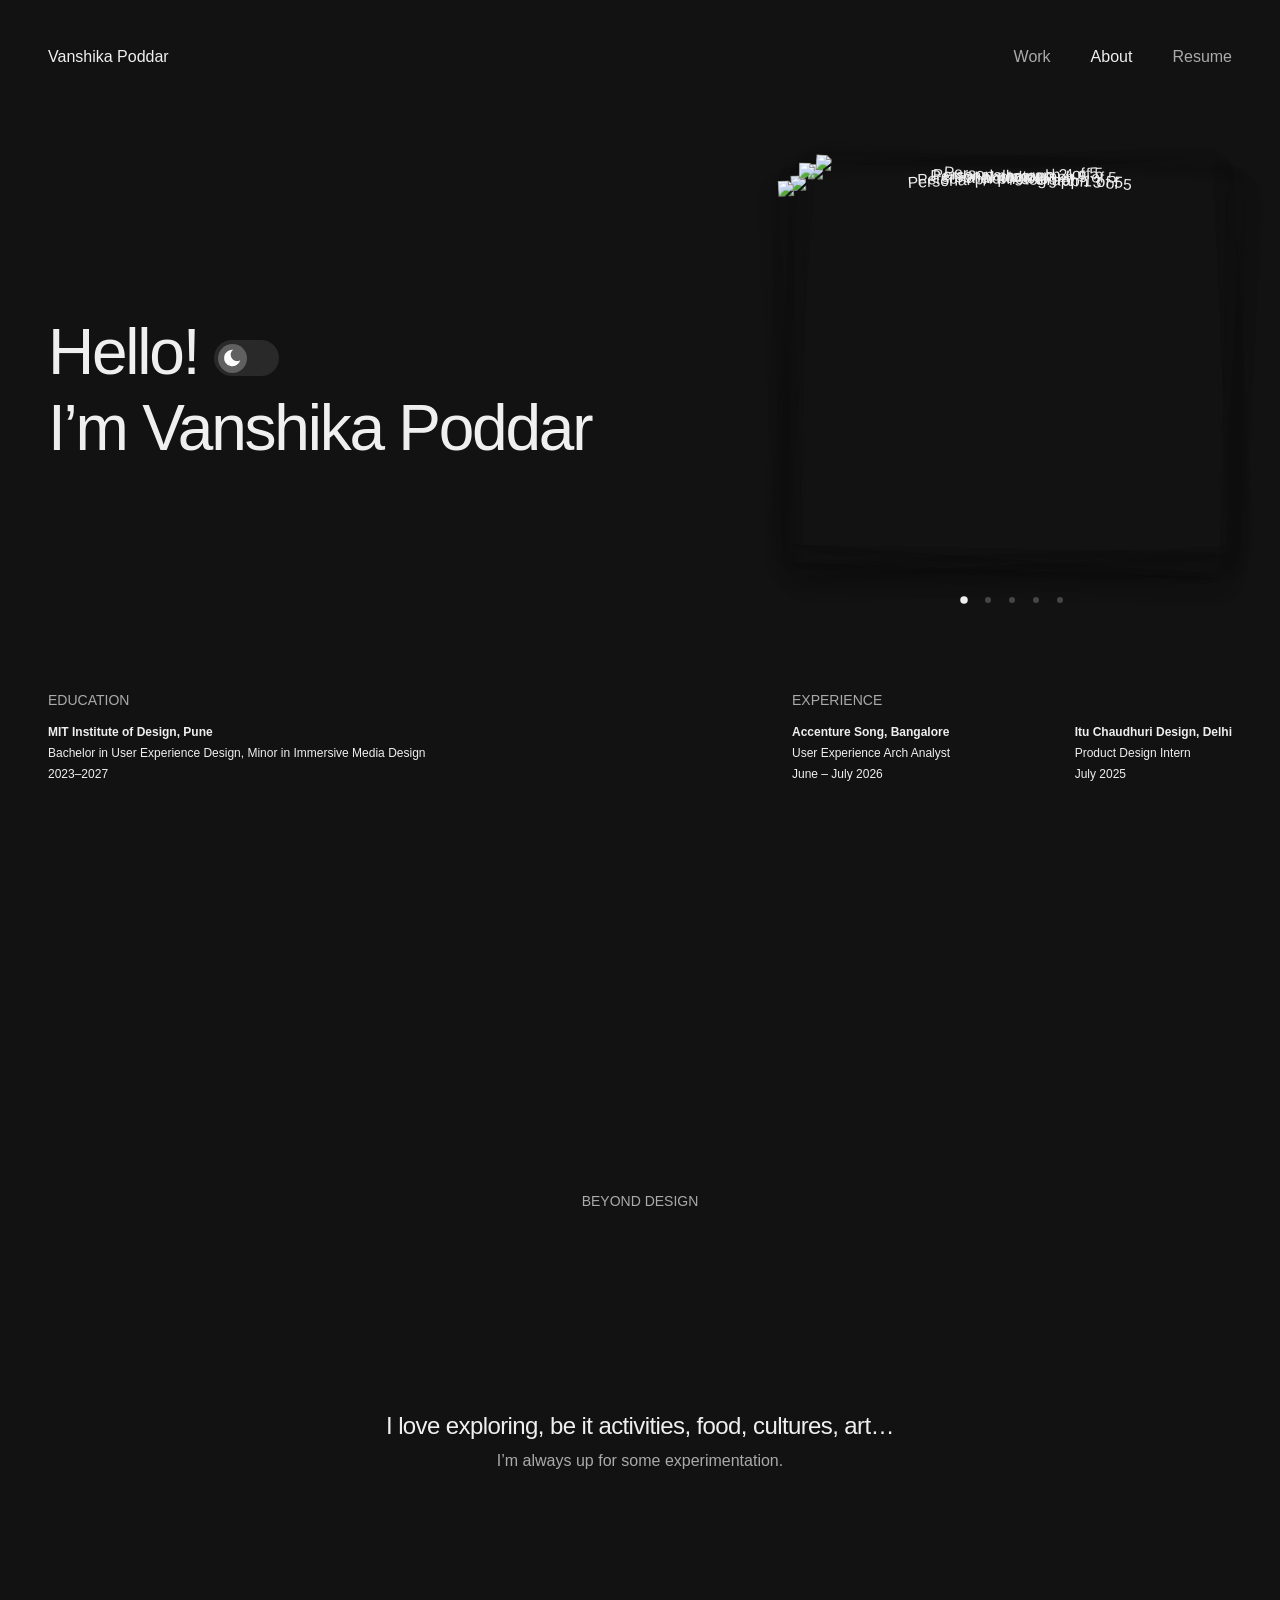
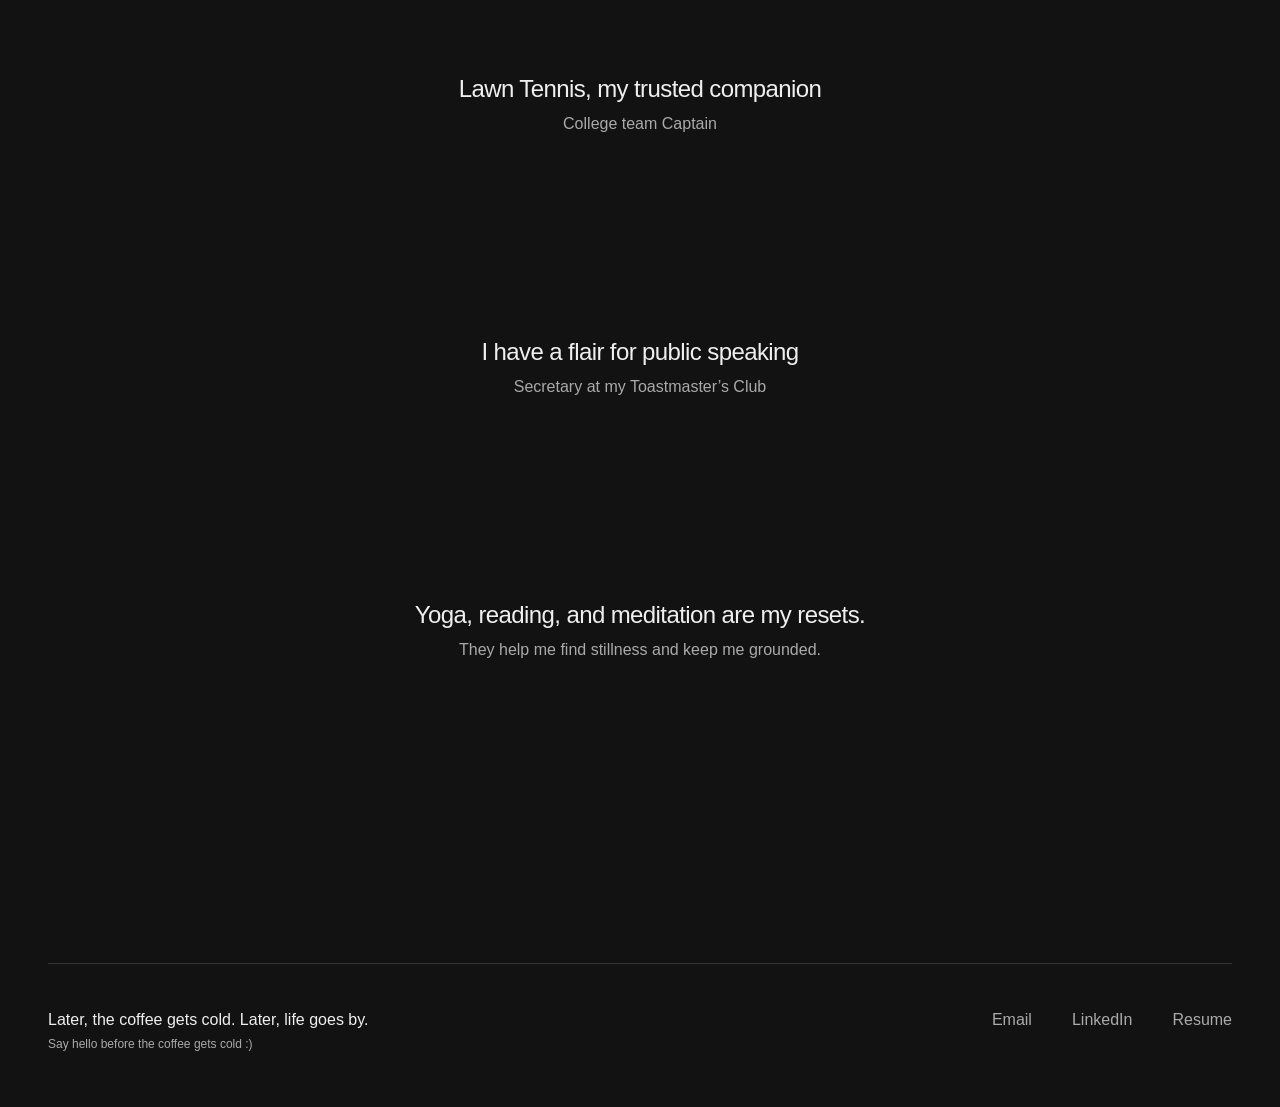
==== about.html @ af111651 "Add portfolio pages and interactions" ====
<!doctype html><html lang="en"><head><meta charset="UTF-8"><meta name="viewport" content="width=device-width,initial-scale=1"><meta name="description" content="About Vanshika Poddar — UX designer, explorer, and tennis player."><title>About — Vanshika Poddar</title><script src="theme.js?v=2"></script><link rel="stylesheet" href="style.css?v=5"><link rel="stylesheet" href="about.css?v=motion-7"><script defer src="about-hover.js?v=palette-5"></script><script defer src="about.js?v=motion-6"></script><script defer src="footer-grid.js?v=5"></script></head><body class="dark about-page"><a class="skip" href="#about-intro">Skip to About</a><div class="page"><canvas class="intro-hover-grid" aria-hidden="true"></canvas><header><a class="brand" href="/">Vanshika Poddar</a><nav aria-label="Main navigation"><a href="/#work">Work</a><a href="about.html" aria-current="page">About</a><a href="https://drive.google.com/file/d/1-86JP9K6er3eqUvu-AEydFH-oVxHDbEC/view?usp=sharing" target="_blank" rel="noopener noreferrer">Resume</a></nav></header><main><section class="about-intro" id="about-intro" aria-labelledby="hello"><div class="intro-title"><h1 id="hello"><span id="hello-word">Hello!</span><br>I’m Vanshika Poddar</h1><button id="theme-toggle" role="switch" aria-checked="true" aria-label="Dark mode" title="Switch to light mode"><span class="toggle-thumb"><svg class="sun-icon" width="24" height="24" viewBox="0 0 24 24" aria-hidden="true"><circle cx="12" cy="12" r="5" fill="currentColor"/><path d="M12 1v2m0 18v2M1 12h2m18 0h2M4.2 4.2l1.5 1.5m12.6 12.6 1.5 1.5M4.2 19.8l1.5-1.5M18.3 5.7l1.5-1.5" fill="none" stroke="currentColor" stroke-width="2.5" stroke-linecap="round"/></svg><svg class="moon-icon" width="24" height="24" viewBox="0 0 24 24" aria-hidden="true"><path fill="currentColor" d="M13.3 2.1a9.9 9.9 0 1 0 8.6 12.5A7.6 7.6 0 0 1 13.3 2.1Z"/></svg></span></button></div><div class="photo-carousel" role="region" aria-roledescription="carousel" aria-label="Five photographs of Vanshika"><button class="photo-stack" aria-label="Next photograph" aria-describedby="photo-status"><img src="assets/about/1.png" alt="Personal photograph 1 of 5" width="880" height="800" data-photo="0"><img src="assets/about/2.png" alt="Personal photograph 2 of 5" width="880" height="800" data-photo="1"><img src="assets/about/3.png" alt="Personal photograph 3 of 5" width="880" height="800" data-photo="2"><img src="assets/about/4.png" alt="Personal photograph 4 of 5" width="880" height="800" data-photo="3"><img src="assets/about/5.png" alt="Personal photograph 5 of 5" width="880" height="800" data-photo="4"></button><div class="photo-dots" aria-label="Choose photograph"><button type="button" aria-label="Show photograph 1" aria-pressed="true" data-slide="0"><span></span></button><button type="button" aria-label="Show photograph 2" aria-pressed="false" data-slide="1"><span></span></button><button type="button" aria-label="Show photograph 3" aria-pressed="false" data-slide="2"><span></span></button><button type="button" aria-label="Show photograph 4" aria-pressed="false" data-slide="3"><span></span></button><button type="button" aria-label="Show photograph 5" aria-pressed="false" data-slide="4"><span></span></button></div><p class="sr-only" id="photo-status" aria-live="polite">Photograph 1 of 5</p></div><section class="education credentials"><h2>Education</h2><h3>MIT Institute of Design, Pune</h3><p>Bachelor in User Experience Design, Minor in Immersive Media Design</p><p>2023–2027</p></section><section class="experience credentials"><h2>Experience</h2><div><article><h3>Accenture Song, Bangalore</h3><p>User Experience Arch Analyst</p><p>June – July 2026</p></article><article><h3>Itu Chaudhuri Design, Delhi</h3><p>Product Design Intern</p><p>July 2025</p></article></div></section></section><section class="beyond" aria-label="Beyond Design"><div class="artwork-pin"><canvas id="about-artwork" width="300" height="300" role="img" aria-label="Floral pixel artwork transforming into a tennis player and a yoga pose"></canvas></div><div class="story"><article class="story-step left" data-step="0"><div class="story-copy"><h2>Beyond Design</h2></div></article><article class="story-step right" data-step="1"><div class="story-copy"><h2>I love exploring, be it activities, food, cultures, art…</h2><p>I’m always up for some experimentation.</p></div></article><article class="story-step left" data-step="2"><div class="story-copy"><h2>Lawn Tennis, my trusted companion</h2><p>College team Captain</p></div></article><article class="story-step right" data-step="3"><div class="story-copy"><h2>I have a flair for public speaking</h2><p>Secretary at my Toastmaster’s Club</p></div></article><article class="story-step left" data-step="4"><div class="story-copy"><h2>Yoga, reading, and meditation are my resets.</h2><p>They help me find stillness and keep me grounded.</p></div></article></div></section></main><footer><canvas class="footer-hover-grid" aria-hidden="true"></canvas><div><p>Later, the coffee gets cold. Later, life goes by.</p><p class="small">Say hello before the coffee gets cold :)</p></div><nav aria-label="Contact"><a href="mailto:poddarvanshika1@gmail.com">Email</a><a href="https://www.linkedin.com/in/vanshika-poddar-11vp/" target="_blank" rel="noopener noreferrer">LinkedIn</a><a href="https://drive.google.com/file/d/1-86JP9K6er3eqUvu-AEydFH-oVxHDbEC/view?usp=sharing" target="_blank" rel="noopener noreferrer">Resume</a></nav></footer></div></body></html>
---- style.css ----
:root{color-scheme:light;--bg:#fff;--fg:#1a1a1a;--muted:#727272;--line:#e6e6e6;--accent:#fd8903;--placeholder:#d9d9d9}*{box-sizing:border-box}html{scroll-behavior:smooth;scroll-padding-top:32px}body{margin:0;background:var(--bg);color:var(--fg);font-family:-apple-system,BlinkMacSystemFont,"Helvetica Neue",Arial,sans-serif;transition:background .35s,color .35s}body.dark{color-scheme:dark;--bg:#121212;--fg:#efefef;--muted:#aaa;--line:#333;--placeholder:#303030}button,a,input{-webkit-tap-highlight-color:transparent}button,a{color:inherit}button{font:inherit;cursor:pointer}a{text-decoration:none}button:focus-visible,a:focus-visible,input:focus-visible{outline:2px solid var(--accent);outline-offset:6px}button{border:0}button:disabled{cursor:default}.page{position:relative;overflow:hidden;max-width:1600px;margin:auto}header{position:relative;z-index:2;padding:48px 48px 24px;display:flex;justify-content:space-between;align-items:center;font-size:16px}.brand{font-weight:500}nav{display:flex;gap:40px;align-items:center;color:var(--muted)}nav button{padding:0;background:none}nav a:hover,nav button:hover{color:var(--fg)}.hero{position:relative;height:530px;pointer-events:none}.hero h1{position:absolute;width:1px;height:1px;padding:0;margin:-1px;overflow:hidden;clip-path:inset(50%);white-space:nowrap}#headline{position:absolute;left:48px;top:185px;width:590px;height:165px;pointer-events:auto}#wheel{position:absolute;top:0;left:0;width:100%;height:1020px;touch-action:pan-y}.work{position:relative;z-index:1;margin:0 48px;pointer-events:none}.work h2{font-size:14px;line-height:17px;font-weight:500;color:var(--muted);text-transform:uppercase;margin:0 0 24px}.projects{display:grid;grid-template-columns:repeat(2,minmax(0,1fr));gap:80px 24px}.projects article{min-width:0;pointer-events:auto}.project-image{display:block;position:relative;width:100%;aspect-ratio:580/352;overflow:hidden;border-radius:12px;background:var(--placeholder);padding:0;text-align:left}.gradient{position:absolute;top:0;left:-2.2%;width:104.4%;height:129.2%;object-fit:fill}.phones{position:absolute;width:120.46%;height:auto;max-width:none;left:-6.75%;top:-2.15%;transition:transform .5s}.credit:hover .phones{transform:translateY(-6px)}.project-state{position:absolute;bottom:16px;left:16px;background:rgba(255,255,255,.94);color:#222;border-radius:30px;padding:9px 14px;font-size:12px;opacity:0;transform:translateY(5px);transition:.2s}.project-image:hover .project-state,.project-image:focus-visible .project-state{opacity:1;transform:none}h3{font-size:24px;line-height:1.25;font-weight:500;margin:8px 0}article p{font-size:16px;line-height:1.4;color:var(--muted);margin:0}footer{position:relative;z-index:1;margin:140px 48px 0;border-top:1px solid var(--line);padding:48px 0;display:flex;justify-content:space-between;gap:30px;align-items:flex-start}footer p{font-size:16px;margin:0 0 8px}.small{font-size:12px;color:var(--muted)}footer nav{font-size:16px}.toast{position:fixed;z-index:10;bottom:24px;left:50%;transform:translate(-50%,15px);background:var(--fg);color:var(--bg);padding:14px 22px;border-radius:10px;box-shadow:0 4px 25px #0002;max-width:calc(100% - 32px);width:max-content;opacity:0;pointer-events:none;transition:.2s;font-size:14px}.toast.visible{opacity:1;transform:translate(-50%,0)}.skip{position:fixed;top:-100px;left:16px;z-index:20;background:var(--bg);padding:12px}.skip:focus{top:16px}
@media(min-width:1400px){.hero{height:560px}#headline{width:650px;height:182px}}
@media(max-width:900px){header{padding:32px 28px 24px}nav{gap:24px}.hero{height:500px}#headline{left:28px;width:53%;top:160px;height:150px}.work{margin:0 28px}h3{font-size:20px}footer{margin:100px 28px 0;flex-wrap:wrap}}
@media(max-width:600px){header{padding:28px 22px 20px;align-items:flex-start;gap:24px}.brand{font-size:14px;white-space:nowrap}nav{gap:16px;font-size:12px;flex-wrap:wrap;justify-content:flex-end}header nav{max-width:155px;row-gap:12px}.hero{height:615px}#headline{left:22px;top:70px;width:calc(100% - 44px);height:130px}.work{margin:0 22px}.work h2{font-size:12px}.projects{grid-template-columns:1fr;gap:42px}.project-image{aspect-ratio:580/352}h3{font-size:21px}article p{font-size:15px}footer{margin:80px 22px 0;padding:32px 0;gap:24px}footer p{font-size:14px}footer .small{font-size:12px}footer nav{font-size:14px;gap:28px}.project-state{font-size:11px;padding:7px 10px}}
@media(prefers-reduced-motion:reduce){html{scroll-behavior:auto}*,*::before,*::after{transition:none!important}}

@media(min-width:901px){#headline{width:calc(50% - 60px);max-width:620px}}


/* Quiet dot field and the Figma headline layout. */
:root{--accent:#1a1a1a;--dot:#e7e7e7}body.dark{--accent:#efefef;--dot:#292929}.hero{height:530px;pointer-events:auto}.dot-background{position:absolute;inset:18px 0 20px;background-image:radial-gradient(circle,var(--dot) .65px,transparent .8px);background-size:5px 5px;mask-image:linear-gradient(transparent,#000 16%,#000 82%,transparent);pointer-events:none}#headline{position:absolute;left:48px;top:160px;width:calc(100% - 96px);max-width:none;height:172px;pointer-events:none}.welcome{position:absolute;left:48px;top:332px;margin:0;color:var(--muted);font-size:16px;line-height:1.4}.theme-stars{position:absolute;display:flex;gap:3px;z-index:3;align-items:center}.theme-stars button{display:grid;place-items:center;width:36px;height:36px;padding:7px;background:transparent;border-radius:50%;color:var(--muted);pointer-events:auto}.theme-stars button[aria-pressed=true]{color:var(--fg);background:color-mix(in srgb,var(--bg) 80%,transparent)}.theme-stars button:hover{color:var(--fg);background:var(--line)}.theme-stars svg{width:20px;height:20px}#cursor{position:fixed;z-index:9999;pointer-events:none;width:8px;height:8px;border-radius:50%;background:var(--accent);transform:translate(-50%,-50%);opacity:0}#cursor.visible{opacity:1}.custom-cursor,.custom-cursor *{cursor:none!important}@media(pointer:coarse){#cursor{display:none}}
@media(max-width:900px){.hero{height:530px}#headline{left:28px;top:150px;width:calc(100% - 56px);height:156px}.welcome{left:28px;top:290px}}
@media(max-width:600px){.hero{height:480px}#headline{left:22px;top:95px;width:calc(100% - 44px);height:182px}.welcome{left:22px;top:280px;font-size:14px}.dot-background{inset:15px 0}.theme-stars button{width:32px;height:32px;padding:6px}.theme-stars svg{width:18px;height:18px}}
/* Hover-only grid, clipped to the landing area and footer by its renderer. */
#hover-grid{position:absolute;left:0;top:0;width:100%;pointer-events:none;z-index:0}.hero{z-index:1}.welcome{z-index:2}footer{isolation:isolate}.dot-background{display:none}
/* Plain, non-interactive type and one contextual theme action. */
.hero h1{position:absolute;left:48px;top:160px;width:calc(100% - 96px);height:auto;padding:0;margin:0;overflow:visible;clip-path:none;white-space:normal;font-size:clamp(34px,5vw,64px);font-weight:500;line-height:1.19;letter-spacing:-.025em;z-index:2}.headline-line{display:block}#last-word{white-space:nowrap}#theme-toggle{position:absolute;z-index:3;display:grid;place-items:center;width:36px;height:36px;background:transparent;color:var(--muted);padding:7px;border-radius:50%}#theme-toggle:hover{background:var(--line);color:var(--fg)}#theme-toggle svg{width:20px;height:20px}#theme-toggle .sun-icon{display:none}body.dark #theme-toggle .sun-icon{display:block}body.dark #theme-toggle .moon-icon{display:none}
@media(max-width:900px){.hero h1{left:28px;top:150px;width:calc(100% - 56px)}}
@media(max-width:600px){.hero h1{left:22px;top:95px;width:calc(100% - 44px);font-size:clamp(28px,8vw,34px)}#theme-toggle{width:32px;height:32px;padding:6px}#theme-toggle svg{width:18px;height:18px}}
/* Grayscale sliding toggle, fitted to the visible lowercase s. */
#theme-toggle{--switch-height:32px;display:block;width:calc(var(--switch-height)*1.8);height:var(--switch-height);padding:0;border:0;border-radius:999px;background:#e6e6e6;color:#fff;transition:background .28s;overflow:visible}#theme-toggle:hover{background:#dedede;color:#fff}body.dark #theme-toggle{background:#292929}body.dark #theme-toggle:hover{background:#333}.toggle-thumb{position:absolute;top:10%;left:5.56%;height:80%;aspect-ratio:1;border-radius:50%;background:#858585;transform:translateX(100%);transition:transform .3s cubic-bezier(.22,.8,.3,1),background .3s;display:grid;place-items:center}body.dark .toggle-thumb{transform:translateX(0);background:#606060}#theme-toggle svg{position:absolute;width:48%;height:48%;transition:opacity .18s,transform .3s}#theme-toggle .sun-icon{display:block;opacity:1;transform:rotate(0deg)}#theme-toggle .moon-icon{display:block;opacity:0;transform:rotate(-35deg)}body.dark #theme-toggle .sun-icon{display:block;opacity:0;transform:rotate(45deg)}body.dark #theme-toggle .moon-icon{display:block;opacity:1;transform:rotate(0deg)}#hover-grid{filter:blur(.55px)}
/* Feather the tiny tiles while preserving a continuous trail during fast sweeps. */
#hover-grid{filter:blur(1.1px)}
/* Keep theme glyphs legible at every responsive size. */
#theme-toggle svg{width:max(20px,48%);height:max(20px,48%)}

.project-cover{display:block;width:100%;height:100%;object-fit:cover;transition:transform .5s}.project-image:hover .project-cover{transform:scale(1.015)}
---- about.css ----
.about-page .page{overflow:visible;isolation:isolate}
.about-page header nav [aria-current]{color:var(--fg)}
.about-intro{position:relative;z-index:1;margin:80px 48px 0;display:grid;grid-template-columns:minmax(0,1.28fr) minmax(0,1fr);column-gap:clamp(40px,8vw,150px);row-gap:80px;align-items:center}
.intro-title{position:relative}.intro-title h1{font-size:clamp(36px,5vw,64px);font-weight:500;line-height:1.18;letter-spacing:-.035em;margin:0;white-space:nowrap}.intro-title #hello-word{display:inline-block}
.about-page #theme-toggle{position:absolute;margin:0;--switch-height:34px}
.intro-hover-grid{position:absolute;top:0;pointer-events:none;z-index:0;filter:blur(1.1px)}
.photo-carousel{width:100%;max-width:440px;justify-self:end;position:relative}.photo-stack{display:block;position:relative;aspect-ratio:440/400;width:100%;background:transparent;padding:0;isolation:isolate;touch-action:pan-y}.photo-stack img{position:absolute;inset:0;width:100%;height:100%;object-fit:contain;transform:translate(var(--x,0),var(--y,0)) rotate(var(--rotation,2deg)) scale(var(--scale,1));transition:transform .55s cubic-bezier(.22,.7,.25,1),opacity .35s;box-shadow:0 8px 24px #0002;pointer-events:none}.photo-stack:focus-visible{outline-offset:16px}.photo-dots{display:flex;justify-content:center;margin-top:18px;gap:0}.photo-dots button{width:24px;height:24px;padding:9px;background:none;border-radius:50%}.photo-dots span{display:block;width:6px;height:6px;border-radius:50%;background:var(--muted);opacity:.35;transition:opacity .2s,transform .2s}.photo-dots [aria-pressed=true] span{opacity:1;transform:scale(1.25);background:var(--fg)}
.credentials{align-self:start}.credentials h2{font-size:14px;font-weight:500;text-transform:uppercase;color:var(--muted);margin:0 0 16px}.credentials h3{font-size:12px;line-height:1.4;font-weight:700;margin:0 0 4px}.credentials p{font-size:12px;line-height:1.45;margin:4px 0}.experience{width:100%;max-width:440px;justify-self:end}.experience>div{display:flex;justify-content:space-between;gap:24px}.experience article p{color:var(--fg);font-size:12px}
.beyond{position:relative;overflow-anchor:none;margin:180px 48px 0}.artwork-pin{position:sticky;top:calc(50svh - 100px);width:200px;height:200px;margin:0 auto 24px;pointer-events:none;z-index:1}#about-artwork{display:block;position:absolute;left:-25%;top:-25%;width:150%;height:150%}
.story{display:flex;flex-direction:column;gap:200px;padding-bottom:220px;position:relative;min-width:0}.story-step{display:flex;justify-content:center;align-items:flex-start;width:100%;padding:0;min-height:0}.story-copy{width:580px;max-width:100%;flex-shrink:0;margin:0;text-align:center;transform:translateX(var(--shift,0px));will-change:transform}.story-copy h2{font-size:24px;line-height:1.3;font-weight:500;letter-spacing:-.025em;margin:0 0 8px}.story-step:first-child h2{font-size:14px;text-transform:uppercase;letter-spacing:0;color:var(--muted);margin:0}.story-copy p{font-size:16px;line-height:1.5;color:var(--muted);margin:0}
.about-page footer{width:var(--viewport-width,100vw);margin:80px 0 0 calc(-1 * var(--page-offset,0px));padding:48px max(48px,calc((var(--viewport-width,100vw) - 1504px)/2));border:0;overflow:hidden;isolation:isolate}.about-page footer:before{content:'';position:absolute;top:0;left:max(48px,calc((var(--viewport-width,100vw) - 1504px)/2));right:max(48px,calc((var(--viewport-width,100vw) - 1504px)/2));height:1px;background:var(--line)}.about-page footer>div,.about-page footer>nav{position:relative;z-index:1}.footer-hover-grid{position:absolute;inset:0;width:100%;height:100%;pointer-events:none;filter:blur(1.1px);z-index:0}
.sr-only{position:absolute;width:1px;height:1px;padding:0;margin:-1px;overflow:hidden;clip:rect(0,0,0,0);white-space:nowrap;border:0}
@media(max-width:1050px){.about-intro{column-gap:48px;margin:60px 28px 0}.intro-title h1{white-space:normal}.experience>div{flex-direction:column;gap:18px}.beyond{margin-left:28px;margin-right:28px}.artwork-pin{width:153px;height:153px;top:calc(50svh - 76.5px)}.about-page footer{padding-left:28px;padding-right:28px}.about-page footer:before{left:28px;right:28px}}
@media(max-width:700px){.about-intro{margin:48px 22px 0;grid-template-columns:1fr;gap:48px}.intro-title h1{font-size:clamp(34px,8vw,48px)}.photo-carousel{justify-self:center;width:85%;max-width:380px}.credentials{width:100%}.experience{max-width:none}.experience>div{flex-direction:row;flex-wrap:wrap}.credentials h3,.credentials p,.experience article p{font-size:14px}.beyond{margin:100px 22px 0}.artwork-pin{width:113px;height:113px;top:calc(25svh - 56.5px)}.story{padding-bottom:max(220px,calc(75svh - 120px))}.story-copy h2{font-size:22px}.story-copy p{font-size:16px}.about-page footer{margin-top:40px;padding:32px 22px}.about-page footer:before{left:22px;right:22px}}
@media(prefers-reduced-motion:reduce){.story-copy{will-change:auto}.photo-stack img{transition:none}}
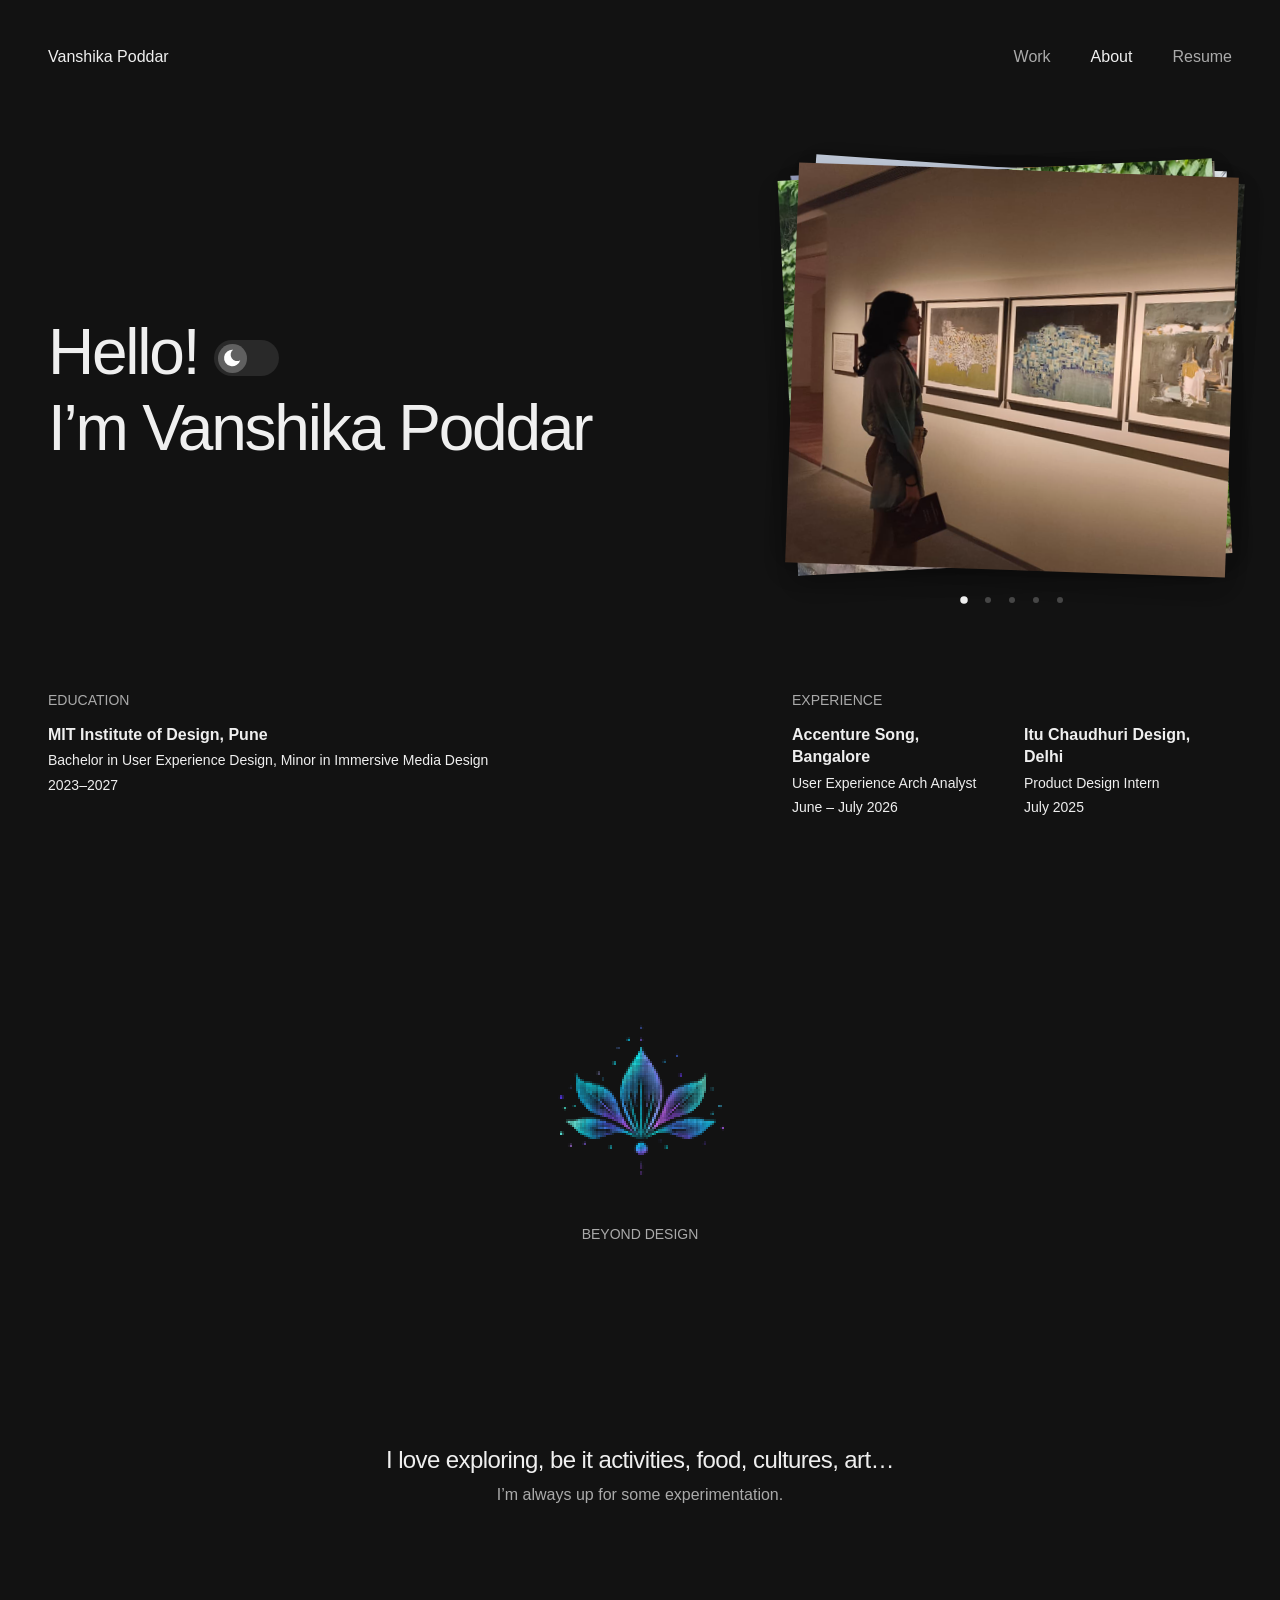
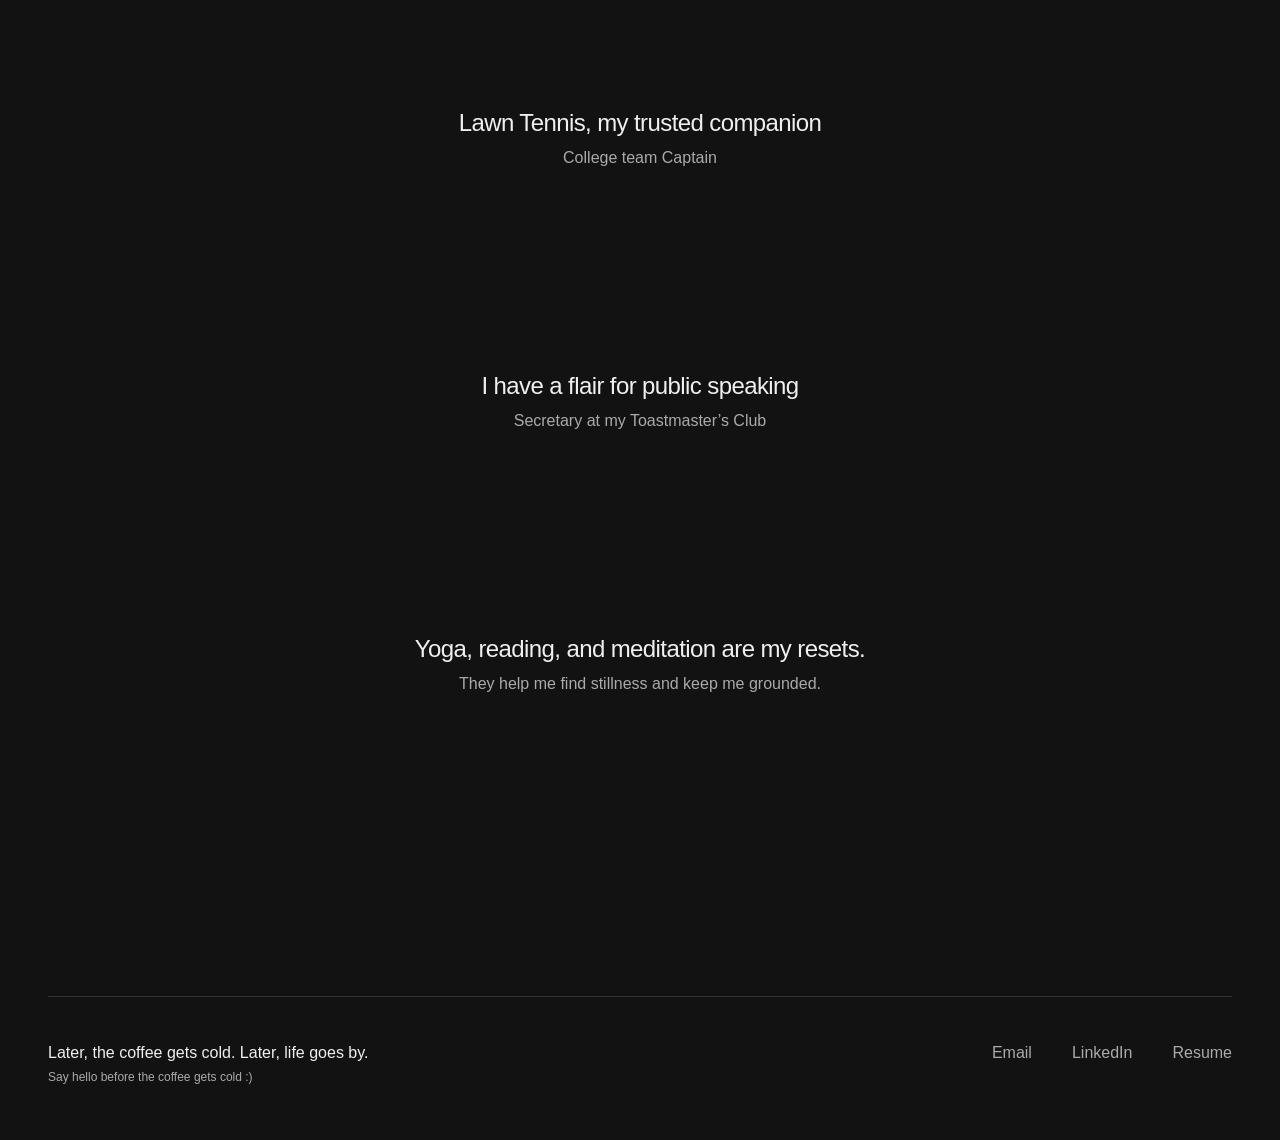
==== commit 625372c6: "Update About credential typography and resume links" ====
--- a/about.html
+++ b/about.html
@@ -1 +1 @@
-<!doctype html><html lang="en"><head><meta charset="UTF-8"><meta name="viewport" content="width=device-width,initial-scale=1"><meta name="description" content="About Vanshika Poddar — UX designer, explorer, and tennis player."><title>About — Vanshika Poddar</title><script src="theme.js?v=2"></script><link rel="stylesheet" href="style.css?v=5"><link rel="stylesheet" href="about.css?v=motion-7"><script defer src="about-hover.js?v=palette-5"></script><script defer src="about.js?v=motion-6"></script><script defer src="footer-grid.js?v=5"></script></head><body class="dark about-page"><a class="skip" href="#about-intro">Skip to About</a><div class="page"><canvas class="intro-hover-grid" aria-hidden="true"></canvas><header><a class="brand" href="/">Vanshika Poddar</a><nav aria-label="Main navigation"><a href="/#work">Work</a><a href="about.html" aria-current="page">About</a><a href="https://drive.google.com/file/d/1-86JP9K6er3eqUvu-AEydFH-oVxHDbEC/view?usp=sharing" target="_blank" rel="noopener noreferrer">Resume</a></nav></header><main><section class="about-intro" id="about-intro" aria-labelledby="hello"><div class="intro-title"><h1 id="hello"><span id="hello-word">Hello!</span><br>I’m Vanshika Poddar</h1><button id="theme-toggle" role="switch" aria-checked="true" aria-label="Dark mode" title="Switch to light mode"><span class="toggle-thumb"><svg class="sun-icon" width="24" height="24" viewBox="0 0 24 24" aria-hidden="true"><circle cx="12" cy="12" r="5" fill="currentColor"/><path d="M12 1v2m0 18v2M1 12h2m18 0h2M4.2 4.2l1.5 1.5m12.6 12.6 1.5 1.5M4.2 19.8l1.5-1.5M18.3 5.7l1.5-1.5" fill="none" stroke="currentColor" stroke-width="2.5" stroke-linecap="round"/></svg><svg class="moon-icon" width="24" height="24" viewBox="0 0 24 24" aria-hidden="true"><path fill="currentColor" d="M13.3 2.1a9.9 9.9 0 1 0 8.6 12.5A7.6 7.6 0 0 1 13.3 2.1Z"/></svg></span></button></div><div class="photo-carousel" role="region" aria-roledescription="carousel" aria-label="Five photographs of Vanshika"><button class="photo-stack" aria-label="Next photograph" aria-describedby="photo-status"><img src="assets/about/1.png" alt="Personal photograph 1 of 5" width="880" height="800" data-photo="0"><img src="assets/about/2.png" alt="Personal photograph 2 of 5" width="880" height="800" data-photo="1"><img src="assets/about/3.png" alt="Personal photograph 3 of 5" width="880" height="800" data-photo="2"><img src="assets/about/4.png" alt="Personal photograph 4 of 5" width="880" height="800" data-photo="3"><img src="assets/about/5.png" alt="Personal photograph 5 of 5" width="880" height="800" data-photo="4"></button><div class="photo-dots" aria-label="Choose photograph"><button type="button" aria-label="Show photograph 1" aria-pressed="true" data-slide="0"><span></span></button><button type="button" aria-label="Show photograph 2" aria-pressed="false" data-slide="1"><span></span></button><button type="button" aria-label="Show photograph 3" aria-pressed="false" data-slide="2"><span></span></button><button type="button" aria-label="Show photograph 4" aria-pressed="false" data-slide="3"><span></span></button><button type="button" aria-label="Show photograph 5" aria-pressed="false" data-slide="4"><span></span></button></div><p class="sr-only" id="photo-status" aria-live="polite">Photograph 1 of 5</p></div><section class="education credentials"><h2>Education</h2><h3>MIT Institute of Design, Pune</h3><p>Bachelor in User Experience Design, Minor in Immersive Media Design</p><p>2023–2027</p></section><section class="experience credentials"><h2>Experience</h2><div><article><h3>Accenture Song, Bangalore</h3><p>User Experience Arch Analyst</p><p>June – July 2026</p></article><article><h3>Itu Chaudhuri Design, Delhi</h3><p>Product Design Intern</p><p>July 2025</p></article></div></section></section><section class="beyond" aria-label="Beyond Design"><div class="artwork-pin"><canvas id="about-artwork" width="300" height="300" role="img" aria-label="Floral pixel artwork transforming into a tennis player and a yoga pose"></canvas></div><div class="story"><article class="story-step left" data-step="0"><div class="story-copy"><h2>Beyond Design</h2></div></article><article class="story-step right" data-step="1"><div class="story-copy"><h2>I love exploring, be it activities, food, cultures, art…</h2><p>I’m always up for some experimentation.</p></div></article><article class="story-step left" data-step="2"><div class="story-copy"><h2>Lawn Tennis, my trusted companion</h2><p>College team Captain</p></div></article><article class="story-step right" data-step="3"><div class="story-copy"><h2>I have a flair for public speaking</h2><p>Secretary at my Toastmaster’s Club</p></div></article><article class="story-step left" data-step="4"><div class="story-copy"><h2>Yoga, reading, and meditation are my resets.</h2><p>They help me find stillness and keep me grounded.</p></div></article></div></section></main><footer><canvas class="footer-hover-grid" aria-hidden="true"></canvas><div><p>Later, the coffee gets cold. Later, life goes by.</p><p class="small">Say hello before the coffee gets cold :)</p></div><nav aria-label="Contact"><a href="mailto:poddarvanshika1@gmail.com">Email</a><a href="https://www.linkedin.com/in/vanshika-poddar-11vp/" target="_blank" rel="noopener noreferrer">LinkedIn</a><a href="https://drive.google.com/file/d/1-86JP9K6er3eqUvu-AEydFH-oVxHDbEC/view?usp=sharing" target="_blank" rel="noopener noreferrer">Resume</a></nav></footer></div></body></html>+<!doctype html><html lang="en"><head><meta charset="UTF-8"><meta name="viewport" content="width=device-width,initial-scale=1"><meta name="description" content="About Vanshika Poddar — UX designer, explorer, and tennis player."><title>About — Vanshika Poddar</title><script src="theme.js?v=2"></script><link rel="stylesheet" href="style.css?v=5"><link rel="stylesheet" href="about.css?v=type-8"><script defer src="about-hover.js?v=palette-5"></script><script defer src="about.js?v=motion-6"></script><script defer src="footer-grid.js?v=5"></script></head><body class="dark about-page"><a class="skip" href="#about-intro">Skip to About</a><div class="page"><canvas class="intro-hover-grid" aria-hidden="true"></canvas><header><a class="brand" href="/">Vanshika Poddar</a><nav aria-label="Main navigation"><a href="/#work">Work</a><a href="about.html" aria-current="page">About</a><a href="https://drive.google.com/file/d/1MgajNN7ZVKisJwzOHDAP1yIvsnbABO6s/view?usp=sharing" target="_blank" rel="noopener noreferrer">Resume</a></nav></header><main><section class="about-intro" id="about-intro" aria-labelledby="hello"><div class="intro-title"><h1 id="hello"><span id="hello-word">Hello!</span><br>I’m Vanshika Poddar</h1><button id="theme-toggle" role="switch" aria-checked="true" aria-label="Dark mode" title="Switch to light mode"><span class="toggle-thumb"><svg class="sun-icon" width="24" height="24" viewBox="0 0 24 24" aria-hidden="true"><circle cx="12" cy="12" r="5" fill="currentColor"/><path d="M12 1v2m0 18v2M1 12h2m18 0h2M4.2 4.2l1.5 1.5m12.6 12.6 1.5 1.5M4.2 19.8l1.5-1.5M18.3 5.7l1.5-1.5" fill="none" stroke="currentColor" stroke-width="2.5" stroke-linecap="round"/></svg><svg class="moon-icon" width="24" height="24" viewBox="0 0 24 24" aria-hidden="true"><path fill="currentColor" d="M13.3 2.1a9.9 9.9 0 1 0 8.6 12.5A7.6 7.6 0 0 1 13.3 2.1Z"/></svg></span></button></div><div class="photo-carousel" role="region" aria-roledescription="carousel" aria-label="Five photographs of Vanshika"><button class="photo-stack" aria-label="Next photograph" aria-describedby="photo-status"><img src="assets/about/1.png" alt="Personal photograph 1 of 5" width="880" height="800" data-photo="0"><img src="assets/about/2.png" alt="Personal photograph 2 of 5" width="880" height="800" data-photo="1"><img src="assets/about/3.png" alt="Personal photograph 3 of 5" width="880" height="800" data-photo="2"><img src="assets/about/4.png" alt="Personal photograph 4 of 5" width="880" height="800" data-photo="3"><img src="assets/about/5.png" alt="Personal photograph 5 of 5" width="880" height="800" data-photo="4"></button><div class="photo-dots" aria-label="Choose photograph"><button type="button" aria-label="Show photograph 1" aria-pressed="true" data-slide="0"><span></span></button><button type="button" aria-label="Show photograph 2" aria-pressed="false" data-slide="1"><span></span></button><button type="button" aria-label="Show photograph 3" aria-pressed="false" data-slide="2"><span></span></button><button type="button" aria-label="Show photograph 4" aria-pressed="false" data-slide="3"><span></span></button><button type="button" aria-label="Show photograph 5" aria-pressed="false" data-slide="4"><span></span></button></div><p class="sr-only" id="photo-status" aria-live="polite">Photograph 1 of 5</p></div><section class="education credentials"><h2>Education</h2><h3>MIT Institute of Design, Pune</h3><p>Bachelor in User Experience Design, Minor in Immersive Media Design</p><p>2023–2027</p></section><section class="experience credentials"><h2>Experience</h2><div><article><h3>Accenture Song, Bangalore</h3><p>User Experience Arch Analyst</p><p>June – July 2026</p></article><article><h3>Itu Chaudhuri Design, Delhi</h3><p>Product Design Intern</p><p>July 2025</p></article></div></section></section><section class="beyond" aria-label="Beyond Design"><div class="artwork-pin"><canvas id="about-artwork" width="300" height="300" role="img" aria-label="Floral pixel artwork transforming into a tennis player and a yoga pose"></canvas></div><div class="story"><article class="story-step left" data-step="0"><div class="story-copy"><h2>Beyond Design</h2></div></article><article class="story-step right" data-step="1"><div class="story-copy"><h2>I love exploring, be it activities, food, cultures, art…</h2><p>I’m always up for some experimentation.</p></div></article><article class="story-step left" data-step="2"><div class="story-copy"><h2>Lawn Tennis, my trusted companion</h2><p>College team Captain</p></div></article><article class="story-step right" data-step="3"><div class="story-copy"><h2>I have a flair for public speaking</h2><p>Secretary at my Toastmaster’s Club</p></div></article><article class="story-step left" data-step="4"><div class="story-copy"><h2>Yoga, reading, and meditation are my resets.</h2><p>They help me find stillness and keep me grounded.</p></div></article></div></section></main><footer><canvas class="footer-hover-grid" aria-hidden="true"></canvas><div><p>Later, the coffee gets cold. Later, life goes by.</p><p class="small">Say hello before the coffee gets cold :)</p></div><nav aria-label="Contact"><a href="mailto:poddarvanshika1@gmail.com">Email</a><a href="https://www.linkedin.com/in/vanshika-poddar-11vp/" target="_blank" rel="noopener noreferrer">LinkedIn</a><a href="https://drive.google.com/file/d/1MgajNN7ZVKisJwzOHDAP1yIvsnbABO6s/view?usp=sharing" target="_blank" rel="noopener noreferrer">Resume</a></nav></footer></div></body></html>
--- a/about.css
+++ b/about.css
@@ -5,11 +5,11 @@
 .about-page #theme-toggle{position:absolute;margin:0;--switch-height:34px}
 .intro-hover-grid{position:absolute;top:0;pointer-events:none;z-index:0;filter:blur(1.1px)}
 .photo-carousel{width:100%;max-width:440px;justify-self:end;position:relative}.photo-stack{display:block;position:relative;aspect-ratio:440/400;width:100%;background:transparent;padding:0;isolation:isolate;touch-action:pan-y}.photo-stack img{position:absolute;inset:0;width:100%;height:100%;object-fit:contain;transform:translate(var(--x,0),var(--y,0)) rotate(var(--rotation,2deg)) scale(var(--scale,1));transition:transform .55s cubic-bezier(.22,.7,.25,1),opacity .35s;box-shadow:0 8px 24px #0002;pointer-events:none}.photo-stack:focus-visible{outline-offset:16px}.photo-dots{display:flex;justify-content:center;margin-top:18px;gap:0}.photo-dots button{width:24px;height:24px;padding:9px;background:none;border-radius:50%}.photo-dots span{display:block;width:6px;height:6px;border-radius:50%;background:var(--muted);opacity:.35;transition:opacity .2s,transform .2s}.photo-dots [aria-pressed=true] span{opacity:1;transform:scale(1.25);background:var(--fg)}
-.credentials{align-self:start}.credentials h2{font-size:14px;font-weight:500;text-transform:uppercase;color:var(--muted);margin:0 0 16px}.credentials h3{font-size:12px;line-height:1.4;font-weight:700;margin:0 0 4px}.credentials p{font-size:12px;line-height:1.45;margin:4px 0}.experience{width:100%;max-width:440px;justify-self:end}.experience>div{display:flex;justify-content:space-between;gap:24px}.experience article p{color:var(--fg);font-size:12px}
+.credentials{align-self:start}.credentials h2{font-size:14px;font-weight:500;text-transform:uppercase;color:var(--muted);margin:0 0 16px}.credentials h3{font-size:16px;line-height:1.4;font-weight:700;margin:0 0 4px}.credentials p{font-size:14px;line-height:1.45;margin:4px 0}.experience{width:100%;max-width:440px;justify-self:end}.experience>div{display:flex;justify-content:space-between;gap:24px}.experience article p{color:var(--fg)}
 .beyond{position:relative;overflow-anchor:none;margin:180px 48px 0}.artwork-pin{position:sticky;top:calc(50svh - 100px);width:200px;height:200px;margin:0 auto 24px;pointer-events:none;z-index:1}#about-artwork{display:block;position:absolute;left:-25%;top:-25%;width:150%;height:150%}
 .story{display:flex;flex-direction:column;gap:200px;padding-bottom:220px;position:relative;min-width:0}.story-step{display:flex;justify-content:center;align-items:flex-start;width:100%;padding:0;min-height:0}.story-copy{width:580px;max-width:100%;flex-shrink:0;margin:0;text-align:center;transform:translateX(var(--shift,0px));will-change:transform}.story-copy h2{font-size:24px;line-height:1.3;font-weight:500;letter-spacing:-.025em;margin:0 0 8px}.story-step:first-child h2{font-size:14px;text-transform:uppercase;letter-spacing:0;color:var(--muted);margin:0}.story-copy p{font-size:16px;line-height:1.5;color:var(--muted);margin:0}
 .about-page footer{width:var(--viewport-width,100vw);margin:80px 0 0 calc(-1 * var(--page-offset,0px));padding:48px max(48px,calc((var(--viewport-width,100vw) - 1504px)/2));border:0;overflow:hidden;isolation:isolate}.about-page footer:before{content:'';position:absolute;top:0;left:max(48px,calc((var(--viewport-width,100vw) - 1504px)/2));right:max(48px,calc((var(--viewport-width,100vw) - 1504px)/2));height:1px;background:var(--line)}.about-page footer>div,.about-page footer>nav{position:relative;z-index:1}.footer-hover-grid{position:absolute;inset:0;width:100%;height:100%;pointer-events:none;filter:blur(1.1px);z-index:0}
 .sr-only{position:absolute;width:1px;height:1px;padding:0;margin:-1px;overflow:hidden;clip:rect(0,0,0,0);white-space:nowrap;border:0}
 @media(max-width:1050px){.about-intro{column-gap:48px;margin:60px 28px 0}.intro-title h1{white-space:normal}.experience>div{flex-direction:column;gap:18px}.beyond{margin-left:28px;margin-right:28px}.artwork-pin{width:153px;height:153px;top:calc(50svh - 76.5px)}.about-page footer{padding-left:28px;padding-right:28px}.about-page footer:before{left:28px;right:28px}}
-@media(max-width:700px){.about-intro{margin:48px 22px 0;grid-template-columns:1fr;gap:48px}.intro-title h1{font-size:clamp(34px,8vw,48px)}.photo-carousel{justify-self:center;width:85%;max-width:380px}.credentials{width:100%}.experience{max-width:none}.experience>div{flex-direction:row;flex-wrap:wrap}.credentials h3,.credentials p,.experience article p{font-size:14px}.beyond{margin:100px 22px 0}.artwork-pin{width:113px;height:113px;top:calc(25svh - 56.5px)}.story{padding-bottom:max(220px,calc(75svh - 120px))}.story-copy h2{font-size:22px}.story-copy p{font-size:16px}.about-page footer{margin-top:40px;padding:32px 22px}.about-page footer:before{left:22px;right:22px}}
+@media(max-width:700px){.about-intro{margin:48px 22px 0;grid-template-columns:1fr;gap:48px}.intro-title h1{font-size:clamp(34px,8vw,48px)}.photo-carousel{justify-self:center;width:85%;max-width:380px}.credentials{width:100%}.experience{max-width:none}.experience>div{flex-direction:row;flex-wrap:wrap}.beyond{margin:100px 22px 0}.artwork-pin{width:113px;height:113px;top:calc(25svh - 56.5px)}.story{padding-bottom:max(220px,calc(75svh - 120px))}.story-copy h2{font-size:22px}.story-copy p{font-size:16px}.about-page footer{margin-top:40px;padding:32px 22px}.about-page footer:before{left:22px;right:22px}}
 @media(prefers-reduced-motion:reduce){.story-copy{will-change:auto}.photo-stack img{transition:none}}
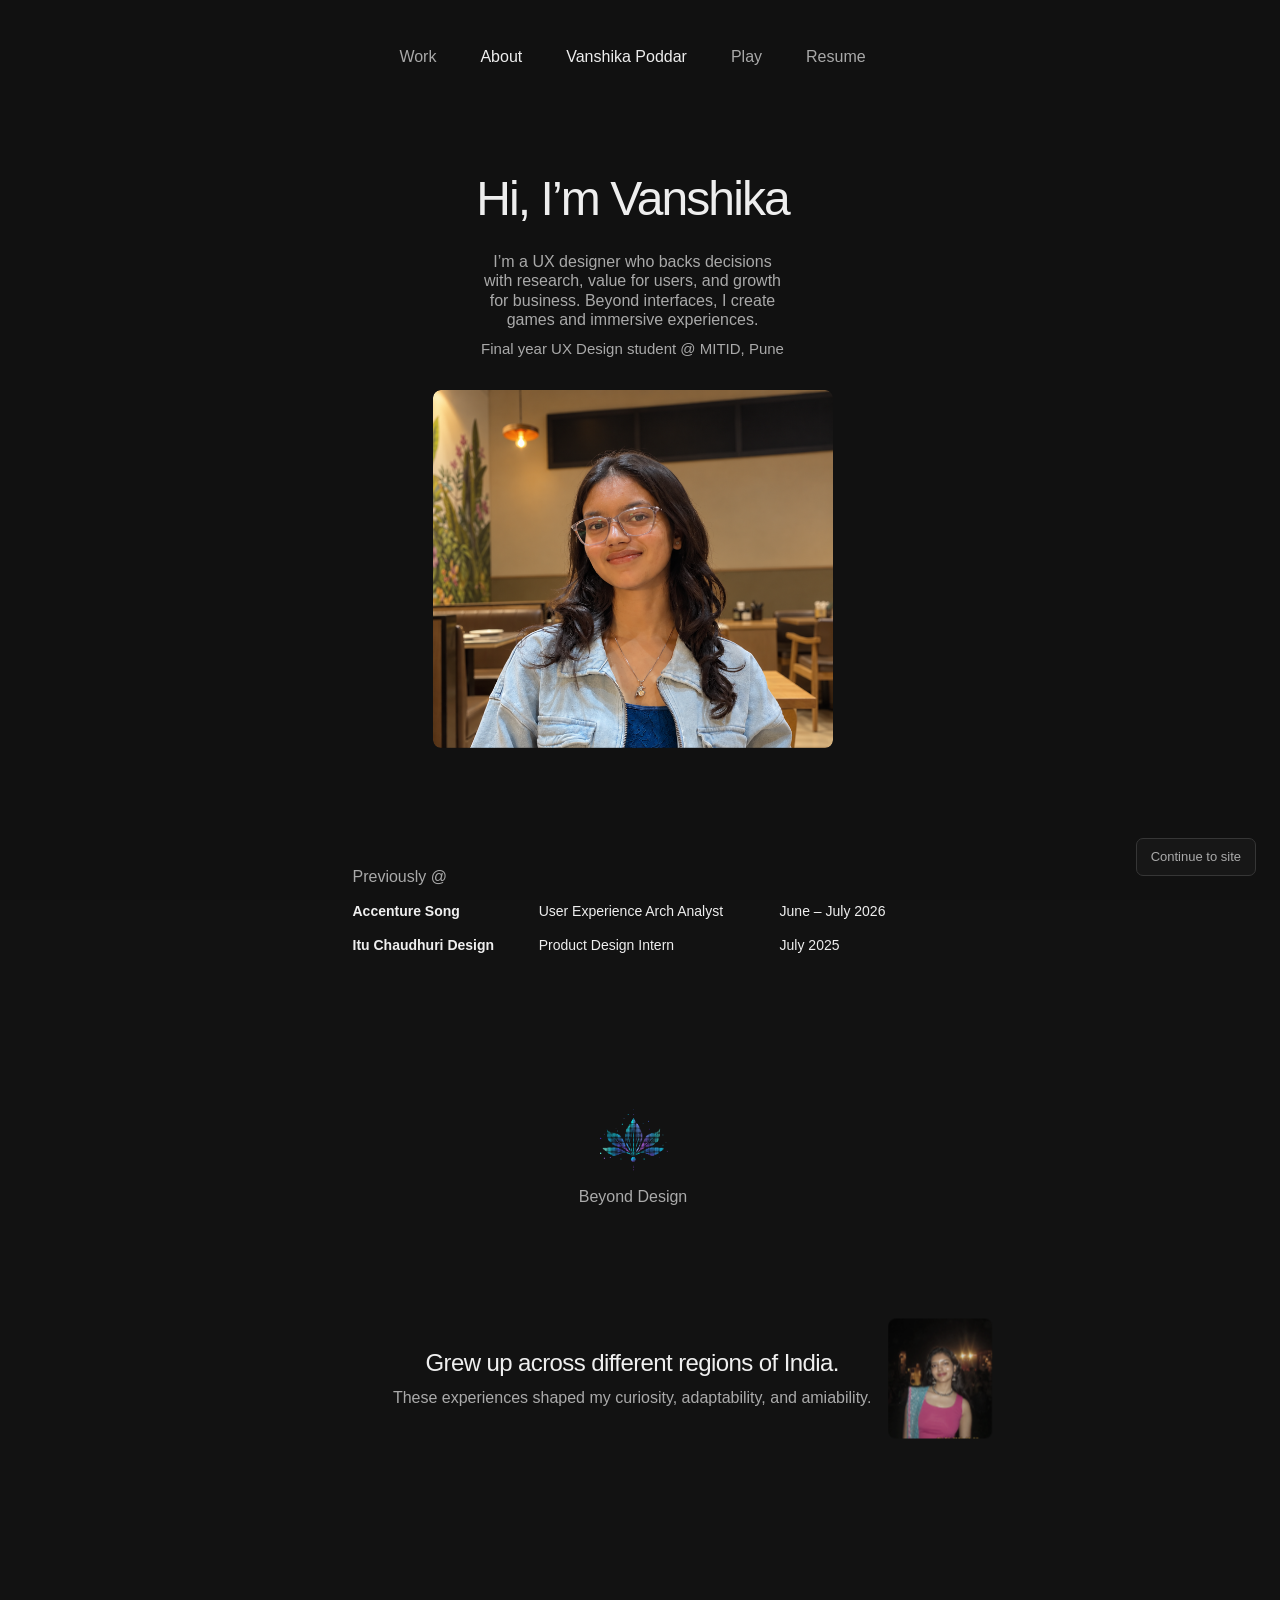
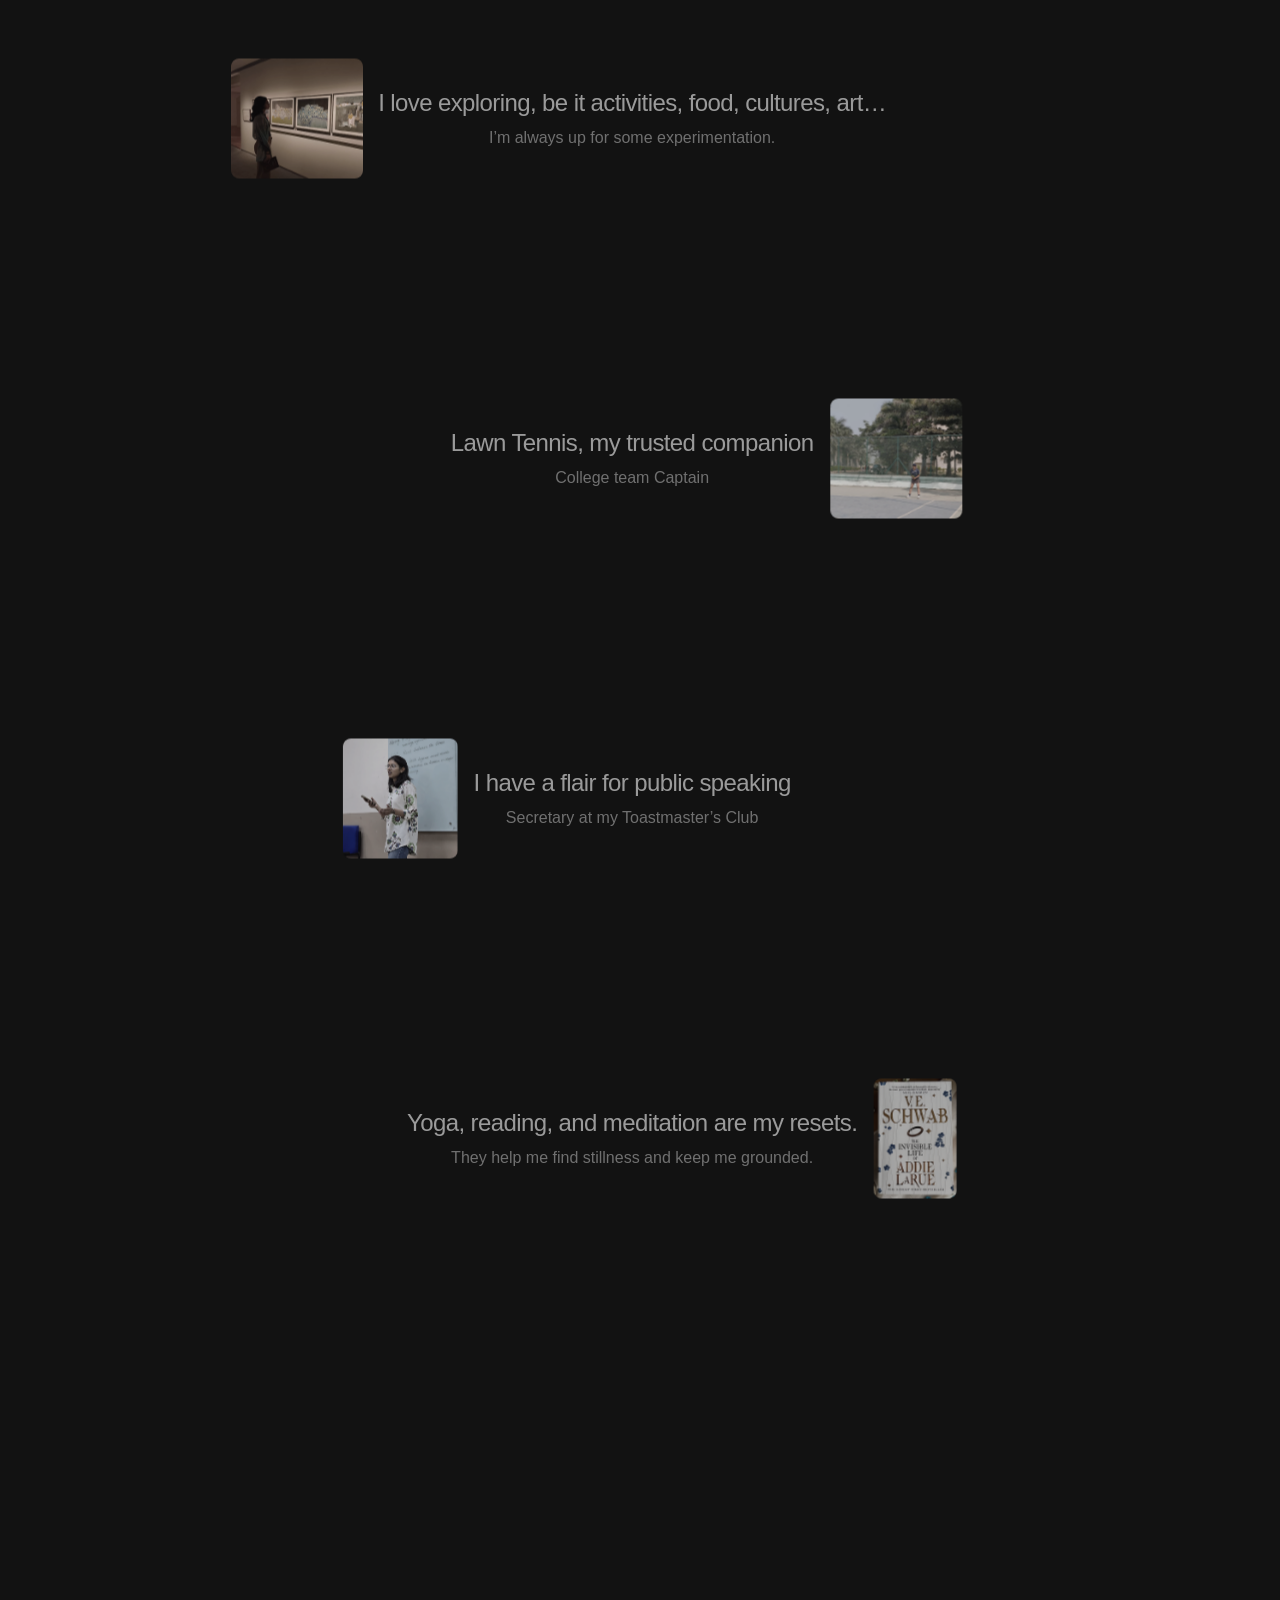
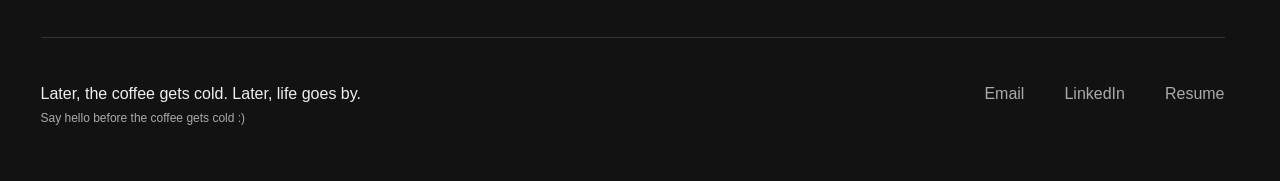
==== commit 6346301e: "Add files via upload" ====
--- a/about.html
+++ b/about.html
@@ -1 +1 @@
-<!doctype html><html lang="en"><head><meta charset="UTF-8"><meta name="viewport" content="width=device-width,initial-scale=1"><meta name="description" content="About Vanshika Poddar — UX designer, explorer, and tennis player."><title>About — Vanshika Poddar</title><script src="theme.js?v=2"></script><link rel="stylesheet" href="style.css?v=5"><link rel="stylesheet" href="about.css?v=type-8"><script defer src="about-hover.js?v=palette-5"></script><script defer src="about.js?v=motion-6"></script><script defer src="footer-grid.js?v=5"></script></head><body class="dark about-page"><a class="skip" href="#about-intro">Skip to About</a><div class="page"><canvas class="intro-hover-grid" aria-hidden="true"></canvas><header><a class="brand" href="/">Vanshika Poddar</a><nav aria-label="Main navigation"><a href="/#work">Work</a><a href="about.html" aria-current="page">About</a><a href="https://drive.google.com/file/d/1MgajNN7ZVKisJwzOHDAP1yIvsnbABO6s/view?usp=sharing" target="_blank" rel="noopener noreferrer">Resume</a></nav></header><main><section class="about-intro" id="about-intro" aria-labelledby="hello"><div class="intro-title"><h1 id="hello"><span id="hello-word">Hello!</span><br>I’m Vanshika Poddar</h1><button id="theme-toggle" role="switch" aria-checked="true" aria-label="Dark mode" title="Switch to light mode"><span class="toggle-thumb"><svg class="sun-icon" width="24" height="24" viewBox="0 0 24 24" aria-hidden="true"><circle cx="12" cy="12" r="5" fill="currentColor"/><path d="M12 1v2m0 18v2M1 12h2m18 0h2M4.2 4.2l1.5 1.5m12.6 12.6 1.5 1.5M4.2 19.8l1.5-1.5M18.3 5.7l1.5-1.5" fill="none" stroke="currentColor" stroke-width="2.5" stroke-linecap="round"/></svg><svg class="moon-icon" width="24" height="24" viewBox="0 0 24 24" aria-hidden="true"><path fill="currentColor" d="M13.3 2.1a9.9 9.9 0 1 0 8.6 12.5A7.6 7.6 0 0 1 13.3 2.1Z"/></svg></span></button></div><div class="photo-carousel" role="region" aria-roledescription="carousel" aria-label="Five photographs of Vanshika"><button class="photo-stack" aria-label="Next photograph" aria-describedby="photo-status"><img src="assets/about/1.png" alt="Personal photograph 1 of 5" width="880" height="800" data-photo="0"><img src="assets/about/2.png" alt="Personal photograph 2 of 5" width="880" height="800" data-photo="1"><img src="assets/about/3.png" alt="Personal photograph 3 of 5" width="880" height="800" data-photo="2"><img src="assets/about/4.png" alt="Personal photograph 4 of 5" width="880" height="800" data-photo="3"><img src="assets/about/5.png" alt="Personal photograph 5 of 5" width="880" height="800" data-photo="4"></button><div class="photo-dots" aria-label="Choose photograph"><button type="button" aria-label="Show photograph 1" aria-pressed="true" data-slide="0"><span></span></button><button type="button" aria-label="Show photograph 2" aria-pressed="false" data-slide="1"><span></span></button><button type="button" aria-label="Show photograph 3" aria-pressed="false" data-slide="2"><span></span></button><button type="button" aria-label="Show photograph 4" aria-pressed="false" data-slide="3"><span></span></button><button type="button" aria-label="Show photograph 5" aria-pressed="false" data-slide="4"><span></span></button></div><p class="sr-only" id="photo-status" aria-live="polite">Photograph 1 of 5</p></div><section class="education credentials"><h2>Education</h2><h3>MIT Institute of Design, Pune</h3><p>Bachelor in User Experience Design, Minor in Immersive Media Design</p><p>2023–2027</p></section><section class="experience credentials"><h2>Experience</h2><div><article><h3>Accenture Song, Bangalore</h3><p>User Experience Arch Analyst</p><p>June – July 2026</p></article><article><h3>Itu Chaudhuri Design, Delhi</h3><p>Product Design Intern</p><p>July 2025</p></article></div></section></section><section class="beyond" aria-label="Beyond Design"><div class="artwork-pin"><canvas id="about-artwork" width="300" height="300" role="img" aria-label="Floral pixel artwork transforming into a tennis player and a yoga pose"></canvas></div><div class="story"><article class="story-step left" data-step="0"><div class="story-copy"><h2>Beyond Design</h2></div></article><article class="story-step right" data-step="1"><div class="story-copy"><h2>I love exploring, be it activities, food, cultures, art…</h2><p>I’m always up for some experimentation.</p></div></article><article class="story-step left" data-step="2"><div class="story-copy"><h2>Lawn Tennis, my trusted companion</h2><p>College team Captain</p></div></article><article class="story-step right" data-step="3"><div class="story-copy"><h2>I have a flair for public speaking</h2><p>Secretary at my Toastmaster’s Club</p></div></article><article class="story-step left" data-step="4"><div class="story-copy"><h2>Yoga, reading, and meditation are my resets.</h2><p>They help me find stillness and keep me grounded.</p></div></article></div></section></main><footer><canvas class="footer-hover-grid" aria-hidden="true"></canvas><div><p>Later, the coffee gets cold. Later, life goes by.</p><p class="small">Say hello before the coffee gets cold :)</p></div><nav aria-label="Contact"><a href="mailto:poddarvanshika1@gmail.com">Email</a><a href="https://www.linkedin.com/in/vanshika-poddar-11vp/" target="_blank" rel="noopener noreferrer">LinkedIn</a><a href="https://drive.google.com/file/d/1MgajNN7ZVKisJwzOHDAP1yIvsnbABO6s/view?usp=sharing" target="_blank" rel="noopener noreferrer">Resume</a></nav></footer></div></body></html>+<!doctype html><html lang="en"><head><meta charset="UTF-8"><meta name="viewport" content="width=device-width,initial-scale=1"><meta name="description" content="About Vanshika Poddar — UX designer, explorer, and tennis player."><title>About — Vanshika Poddar</title><script src="theme.js?v=2"></script><link rel="stylesheet" href="site-loader.css?v=4"><script src="site-loader.js?v=6"></script><link rel="stylesheet" href="style.css?v=12"><link rel="stylesheet" href="about.css?v=redesign-9"><script defer src="about-hover.js?v=palette-7"></script><script defer src="about-patterns.js?v=1"></script><script defer src="about.js?v=redesign-9"></script><script defer src="footer-grid.js?v=6"></script></head><body class="dark about-page"><a class="skip" href="#about-intro">Skip to About</a><div class="page"><canvas class="intro-hover-grid" aria-hidden="true"></canvas><header class="centered-header"><nav aria-label="Main navigation"><a href="index.html#work">Work</a><a href="about.html" aria-current="page">About</a><a class="brand" href="index.html">Vanshika Poddar</a><a href="play.html">Play</a><a href="https://drive.google.com/file/d/1MgajNN7ZVKisJwzOHDAP1yIvsnbABO6s/view?usp=sharing" target="_blank" rel="noopener noreferrer">Resume</a></nav></header><main><section class="about-intro" id="about-intro" aria-labelledby="hello"><div class="intro-title"><h1 id="hello">Hi, I’m Vanshika</h1></div><div class="intro-description"><p>I’m a UX designer who backs decisions<br class="desktop-break"> with research, value for users, and growth<br class="desktop-break"> for business. Beyond interfaces, I create<br class="desktop-break"> games and immersive experiences.</p><p class="student">Final year UX Design student @ MITID, Pune</p></div><img class="intro-portrait" src="assets/about/portrait.png" width="784" height="702" alt="Vanshika seated in a café"><section class="previously" aria-labelledby="previously-title"><h2 id="previously-title">Previously @</h2><div class="work-entry"><h3>Accenture Song</h3><p>User Experience Arch Analyst</p><p>June – July 2026</p></div><div class="work-entry"><h3>Itu Chaudhuri Design</h3><p>Product Design Intern</p><p>July 2025</p></div></section></section><section class="beyond" aria-label="Beyond Design"><div class="artwork-pin"><canvas id="about-artwork" width="300" height="300" role="img" aria-label="Floral pixel artwork transforming into a tennis player and a yoga pose"></canvas></div><div class="story"><article class="story-step story-heading" data-step="0"><div class="story-copy"><h2>Beyond Design</h2></div></article><article class="story-step right" data-step="1"><div class="story-copy"><h2>Grew up across different regions of India.</h2><p>These experiences shaped my curiosity, adaptability, and amiability.</p></div><img class="story-photo" src="assets/about/growing-up.png" alt="Vanshika outdoors at night" width="243" height="280"></article><article class="story-step left" data-step="2"><div class="story-copy"><h2>I love exploring, be it activities, food, cultures, art…</h2><p>I’m always up for some experimentation.</p></div><img class="story-photo" src="assets/about/exploring.png" alt="Vanshika exploring an art gallery" width="308" height="280"></article><article class="story-step right" data-step="3"><div class="story-copy"><h2>Lawn Tennis, my trusted companion</h2><p>College team Captain</p></div><img class="story-photo" src="assets/about/tennis-photo.png" alt="Vanshika on a tennis court" width="308" height="280"></article><article class="story-step left" data-step="4"><div class="story-copy"><h2>I have a flair for public speaking</h2><p>Secretary at my Toastmaster’s Club</p></div><img class="story-photo" src="assets/about/speaking.png" alt="Vanshika speaking at a whiteboard" width="269" height="280"></article><article class="story-step right" data-step="5"><div class="story-copy"><h2>Yoga, reading, and meditation are my resets.</h2><p>They help me find stillness and keep me grounded.</p></div><img class="story-photo" src="assets/about/reading.png" alt="The Invisible Life of Addie LaRue by V. E. Schwab" width="194" height="280"></article></div></section></main><footer class="shared-footer"><div><p>Later, the coffee gets cold. Later, life goes by.</p><p class="small">Say hello before the coffee gets cold :)</p></div><nav aria-label="Contact"><a href="mailto:poddarvanshika1@gmail.com">Email</a><a href="https://www.linkedin.com/in/vanshika-poddar-11vp/" target="_blank" rel="noopener noreferrer">LinkedIn</a><a href="https://drive.google.com/file/d/1MgajNN7ZVKisJwzOHDAP1yIvsnbABO6s/view?usp=sharing" target="_blank" rel="noopener noreferrer">Resume</a></nav></footer></div></body></html>
--- a/site-loader.css
+++ b/site-loader.css
@@ -0,0 +1,20 @@
+/* The entrance is temporary; the real page is always underneath it. */
+html{scrollbar-gutter:stable}
+html.intro-pending{overflow:hidden}
+html.intro-pending:not(.intro-running)::before{content:"";position:fixed;inset:0;background:#121212;z-index:2147483000;animation:intro-failsafe 0s 10s forwards}
+@keyframes intro-failsafe{to{visibility:hidden;pointer-events:none}}
+.portfolio-intro{position:fixed;inset:0;z-index:2147483000;isolation:isolate;cursor:default!important}
+.portfolio-intro canvas{display:block;width:100%;height:100%;pointer-events:none}
+.portfolio-intro button,.intro-preview button,.intro-preview a{font:400 13px/1.4 -apple-system,BlinkMacSystemFont,"Helvetica Neue",Arial,sans-serif;cursor:pointer!important}
+.portfolio-intro .intro-skip{position:absolute;right:24px;bottom:24px;color:#aaa;background:#191919cc;border:1px solid #363636;border-radius:7px;padding:9px 14px}
+.portfolio-intro .intro-loading-label{position:absolute;top:calc(50% + 132px);left:50%;transform:translateX(-50%);color:#aaa;font:400 13px/1.4 -apple-system,BlinkMacSystemFont,"Helvetica Neue",Arial,sans-serif;letter-spacing:.02em}.portfolio-intro .intro-loading-label[hidden]{display:none}
+.portfolio-intro .intro-status{position:absolute;width:1px;height:1px;overflow:hidden;clip-path:inset(50%)}
+.portfolio-intro button:focus-visible,.intro-preview button:focus-visible,.intro-preview a:focus-visible{outline:2px solid #a6a6c8;outline-offset:4px}
+.intro-preview{overflow-x:auto;position:fixed;z-index:2147483001;left:50%;bottom:22px;transform:translateX(-50%);display:flex;align-items:center;gap:6px;padding:7px;background:#1d1d1deF;border:1px solid #363636;border-radius:12px;box-shadow:0 6px 24px #0002;color:#bbb;max-width:calc(100% - 32px)}
+.intro-preview button,.intro-preview a{color:inherit;background:transparent;border:0;border-radius:6px;padding:8px 11px;white-space:nowrap;text-decoration:none}
+.intro-preview button:hover,.intro-preview a:hover{color:#eee;background:#303030}
+.intro-preview button[aria-pressed="true"]{color:#eee;background:#34343b}
+.intro-preview .intro-preview-replay{color:#eee}
+.intro-preview span{font:400 11px/1 -apple-system,BlinkMacSystemFont,"Helvetica Neue",Arial,sans-serif;color:#888;padding:0 8px;white-space:nowrap}
+@media(max-width:600px){.intro-preview{bottom:16px;gap:0;padding:5px}.intro-preview span{display:none}.intro-preview button,.intro-preview a{padding:8px}.portfolio-intro .intro-skip{right:16px;bottom:76px}}
+@media(prefers-reduced-motion:reduce){.portfolio-intro *{animation:none!important;transition:none!important}}
--- a/style.css
+++ b/style.css
@@ -1,4 +1,4 @@
-:root{color-scheme:light;--bg:#fff;--fg:#1a1a1a;--muted:#727272;--line:#e6e6e6;--accent:#fd8903;--placeholder:#d9d9d9}*{box-sizing:border-box}html{scroll-behavior:smooth;scroll-padding-top:32px}body{margin:0;background:var(--bg);color:var(--fg);font-family:-apple-system,BlinkMacSystemFont,"Helvetica Neue",Arial,sans-serif;transition:background .35s,color .35s}body.dark{color-scheme:dark;--bg:#121212;--fg:#efefef;--muted:#aaa;--line:#333;--placeholder:#303030}button,a,input{-webkit-tap-highlight-color:transparent}button,a{color:inherit}button{font:inherit;cursor:pointer}a{text-decoration:none}button:focus-visible,a:focus-visible,input:focus-visible{outline:2px solid var(--accent);outline-offset:6px}button{border:0}button:disabled{cursor:default}.page{position:relative;overflow:hidden;max-width:1600px;margin:auto}header{position:relative;z-index:2;padding:48px 48px 24px;display:flex;justify-content:space-between;align-items:center;font-size:16px}.brand{font-weight:500}nav{display:flex;gap:40px;align-items:center;color:var(--muted)}nav button{padding:0;background:none}nav a:hover,nav button:hover{color:var(--fg)}.hero{position:relative;height:530px;pointer-events:none}.hero h1{position:absolute;width:1px;height:1px;padding:0;margin:-1px;overflow:hidden;clip-path:inset(50%);white-space:nowrap}#headline{position:absolute;left:48px;top:185px;width:590px;height:165px;pointer-events:auto}#wheel{position:absolute;top:0;left:0;width:100%;height:1020px;touch-action:pan-y}.work{position:relative;z-index:1;margin:0 48px;pointer-events:none}.work h2{font-size:14px;line-height:17px;font-weight:500;color:var(--muted);text-transform:uppercase;margin:0 0 24px}.projects{display:grid;grid-template-columns:repeat(2,minmax(0,1fr));gap:80px 24px}.projects article{min-width:0;pointer-events:auto}.project-image{display:block;position:relative;width:100%;aspect-ratio:580/352;overflow:hidden;border-radius:12px;background:var(--placeholder);padding:0;text-align:left}.gradient{position:absolute;top:0;left:-2.2%;width:104.4%;height:129.2%;object-fit:fill}.phones{position:absolute;width:120.46%;height:auto;max-width:none;left:-6.75%;top:-2.15%;transition:transform .5s}.credit:hover .phones{transform:translateY(-6px)}.project-state{position:absolute;bottom:16px;left:16px;background:rgba(255,255,255,.94);color:#222;border-radius:30px;padding:9px 14px;font-size:12px;opacity:0;transform:translateY(5px);transition:.2s}.project-image:hover .project-state,.project-image:focus-visible .project-state{opacity:1;transform:none}h3{font-size:24px;line-height:1.25;font-weight:500;margin:8px 0}article p{font-size:16px;line-height:1.4;color:var(--muted);margin:0}footer{position:relative;z-index:1;margin:140px 48px 0;border-top:1px solid var(--line);padding:48px 0;display:flex;justify-content:space-between;gap:30px;align-items:flex-start}footer p{font-size:16px;margin:0 0 8px}.small{font-size:12px;color:var(--muted)}footer nav{font-size:16px}.toast{position:fixed;z-index:10;bottom:24px;left:50%;transform:translate(-50%,15px);background:var(--fg);color:var(--bg);padding:14px 22px;border-radius:10px;box-shadow:0 4px 25px #0002;max-width:calc(100% - 32px);width:max-content;opacity:0;pointer-events:none;transition:.2s;font-size:14px}.toast.visible{opacity:1;transform:translate(-50%,0)}.skip{position:fixed;top:-100px;left:16px;z-index:20;background:var(--bg);padding:12px}.skip:focus{top:16px}
+:root{color-scheme:light;--bg:#fff;--fg:#1a1a1a;--muted:#727272;--line:#e6e6e6;--accent:#fd8903;--placeholder:#d9d9d9}*{box-sizing:border-box}html{scroll-behavior:smooth;scroll-padding-top:32px}body{margin:0;background:var(--bg);color:var(--fg);font-family:-apple-system,BlinkMacSystemFont,"Helvetica Neue",Arial,sans-serif;transition:background .35s,color .35s}body.dark{color-scheme:dark;--bg:#121212;--fg:#efefef;--muted:#aaa;--line:#333;--placeholder:#303030}button,a,input{-webkit-tap-highlight-color:transparent}button,a{color:inherit}button{font:inherit;cursor:pointer}a{text-decoration:none}button:focus-visible,a:focus-visible,input:focus-visible{outline:2px solid var(--accent);outline-offset:6px}button{border:0}button:disabled{cursor:default}.page{position:relative;overflow:hidden;max-width:1600px;margin:auto}header{position:relative;z-index:2;padding:48px 48px 24px;display:flex;justify-content:space-between;align-items:center;font-size:16px}.brand{font-weight:500}nav{display:flex;gap:40px;align-items:center;color:var(--muted)}nav button{padding:0;background:none}nav a:hover,nav button:hover{color:var(--fg)}.hero{position:relative;height:530px;pointer-events:none}.hero h1{position:absolute;width:1px;height:1px;padding:0;margin:-1px;overflow:hidden;clip-path:inset(50%);white-space:nowrap}#headline{position:absolute;left:48px;top:185px;width:590px;height:165px;pointer-events:auto}#wheel{position:absolute;top:0;left:0;width:100%;height:1020px;touch-action:pan-y}.work{position:relative;z-index:1;margin:0 96px;pointer-events:none}.work h2{font-size:14px;line-height:17px;font-weight:500;color:var(--muted);text-transform:uppercase;margin:0 0 24px}.projects{display:grid;grid-template-columns:repeat(2,minmax(0,1fr));gap:80px 24px}.projects article{min-width:0;pointer-events:auto}.project-image{display:block;position:relative;width:100%;aspect-ratio:580/352;overflow:hidden;border-radius:12px;background:var(--placeholder);padding:0;text-align:left}.gradient{position:absolute;top:0;left:-2.2%;width:104.4%;height:129.2%;object-fit:fill}.phones{position:absolute;width:120.46%;height:auto;max-width:none;left:-6.75%;top:-2.15%;transition:transform .5s}.credit:hover .phones{transform:translateY(-6px)}.project-state{position:absolute;bottom:16px;left:16px;background:rgba(255,255,255,.94);color:#222;border-radius:30px;padding:9px 14px;font-size:12px;opacity:0;transform:translateY(5px);transition:.2s}.project-image:hover .project-state,.project-image:focus-visible .project-state{opacity:1;transform:none}h3{font-size:24px;line-height:1.25;font-weight:500;margin:8px 0}article p{font-size:16px;line-height:1.4;color:var(--muted);margin:0}footer{position:relative;z-index:1;margin:140px 48px 0;border-top:1px solid var(--line);padding:48px 0;display:flex;justify-content:space-between;gap:30px;align-items:flex-start}footer p{font-size:16px;margin:0 0 8px}.small{font-size:12px;color:var(--muted)}footer nav{font-size:16px}.toast{position:fixed;z-index:10;bottom:24px;left:50%;transform:translate(-50%,15px);background:var(--fg);color:var(--bg);padding:14px 22px;border-radius:10px;box-shadow:0 4px 25px #0002;max-width:calc(100% - 32px);width:max-content;opacity:0;pointer-events:none;transition:.2s;font-size:14px}.toast.visible{opacity:1;transform:translate(-50%,0)}.skip{position:fixed;top:-100px;left:16px;z-index:20;background:var(--bg);padding:12px}.skip:focus{top:16px}
 @media(min-width:1400px){.hero{height:560px}#headline{width:650px;height:182px}}
 @media(max-width:900px){header{padding:32px 28px 24px}nav{gap:24px}.hero{height:500px}#headline{left:28px;width:53%;top:160px;height:150px}.work{margin:0 28px}h3{font-size:20px}footer{margin:100px 28px 0;flex-wrap:wrap}}
 @media(max-width:600px){header{padding:28px 22px 20px;align-items:flex-start;gap:24px}.brand{font-size:14px;white-space:nowrap}nav{gap:16px;font-size:12px;flex-wrap:wrap;justify-content:flex-end}header nav{max-width:155px;row-gap:12px}.hero{height:615px}#headline{left:22px;top:70px;width:calc(100% - 44px);height:130px}.work{margin:0 22px}.work h2{font-size:12px}.projects{grid-template-columns:1fr;gap:42px}.project-image{aspect-ratio:580/352}h3{font-size:21px}article p{font-size:15px}footer{margin:80px 22px 0;padding:32px 0;gap:24px}footer p{font-size:14px}footer .small{font-size:12px}footer nav{font-size:14px;gap:28px}.project-state{font-size:11px;padding:7px 10px}}
@@ -25,3 +25,32 @@
 #theme-toggle svg{width:max(20px,48%);height:max(20px,48%)}
 
 .project-cover{display:block;width:100%;height:100%;object-fit:cover;transition:transform .5s}.project-image:hover .project-cover{transform:scale(1.015)}
+
+/* Centered navigation, with the name between Play and About. */
+header.centered-header{justify-content:center}
+header.centered-header nav{display:flex;justify-content:center;align-items:center;gap:44px;max-width:none;flex-wrap:nowrap}
+header.centered-header .brand{color:var(--fg);white-space:nowrap}
+.hero h1{text-align:center}
+@media(max-width:700px){header.centered-header{padding:28px 16px 20px}header.centered-header nav{gap:clamp(12px,3vw,22px);font-size:12px}header.centered-header .brand{font-size:13px}}
+@media(max-width:360px){header.centered-header nav{gap:10px;font-size:11px}header.centered-header .brand{font-size:12px}}
+
+/* Homepage headline, with smaller responsive sizes. */
+.hero h1{font-size:64px}
+@media(max-width:1050px){.hero h1{font-size:44px}}
+@media(max-width:700px){.hero h1{font-size:36px}}
+
+/* Section labels share Beyond Design's quiet sentence-case typography. */
+.work h2{font-family:inherit;font-size:16px;font-weight:500;line-height:1.3;letter-spacing:0;text-transform:none;color:var(--muted)}
+footer>div,footer>nav{position:relative;z-index:1}
+
+/* Center the complete headline block vertically in the hero at every width. */
+.hero h1{top:50%;transform:translateY(-50%)}
+
+.work h2{text-align:center}
+/* Shared footer: inset content and a full-viewport interactive canvas. */
+.home-page .page{overflow:visible}
+footer.shared-footer{width:100vw;left:50%;transform:translateX(-50%);margin:140px 0 0;padding:48px max(48px,calc((100vw - 1600px)/2 + 48px));border:0;overflow:hidden}
+footer.shared-footer::before{content:'';position:absolute;top:0;left:max(48px,calc((100vw - 1600px)/2 + 48px));right:max(48px,calc((100vw - 1600px)/2 + 48px));height:1px;background:var(--line)}
+.footer-hover-grid{position:absolute;inset:0;width:100%;height:100%;pointer-events:none;filter:blur(1.1px);z-index:0}
+@media(max-width:900px){footer.shared-footer{margin-top:100px;padding:48px 28px}footer.shared-footer::before{left:28px;right:28px}}
+@media(max-width:600px){footer.shared-footer{margin-top:80px;padding:32px 22px}footer.shared-footer::before{left:22px;right:22px}}
--- a/about.css
+++ b/about.css
@@ -8,8 +8,51 @@
 .credentials{align-self:start}.credentials h2{font-size:14px;font-weight:500;text-transform:uppercase;color:var(--muted);margin:0 0 16px}.credentials h3{font-size:16px;line-height:1.4;font-weight:700;margin:0 0 4px}.credentials p{font-size:14px;line-height:1.45;margin:4px 0}.experience{width:100%;max-width:440px;justify-self:end}.experience>div{display:flex;justify-content:space-between;gap:24px}.experience article p{color:var(--fg)}
 .beyond{position:relative;overflow-anchor:none;margin:180px 48px 0}.artwork-pin{position:sticky;top:calc(50svh - 100px);width:200px;height:200px;margin:0 auto 24px;pointer-events:none;z-index:1}#about-artwork{display:block;position:absolute;left:-25%;top:-25%;width:150%;height:150%}
 .story{display:flex;flex-direction:column;gap:200px;padding-bottom:220px;position:relative;min-width:0}.story-step{display:flex;justify-content:center;align-items:flex-start;width:100%;padding:0;min-height:0}.story-copy{width:580px;max-width:100%;flex-shrink:0;margin:0;text-align:center;transform:translateX(var(--shift,0px));will-change:transform}.story-copy h2{font-size:24px;line-height:1.3;font-weight:500;letter-spacing:-.025em;margin:0 0 8px}.story-step:first-child h2{font-size:14px;text-transform:uppercase;letter-spacing:0;color:var(--muted);margin:0}.story-copy p{font-size:16px;line-height:1.5;color:var(--muted);margin:0}
-.about-page footer{width:var(--viewport-width,100vw);margin:80px 0 0 calc(-1 * var(--page-offset,0px));padding:48px max(48px,calc((var(--viewport-width,100vw) - 1504px)/2));border:0;overflow:hidden;isolation:isolate}.about-page footer:before{content:'';position:absolute;top:0;left:max(48px,calc((var(--viewport-width,100vw) - 1504px)/2));right:max(48px,calc((var(--viewport-width,100vw) - 1504px)/2));height:1px;background:var(--line)}.about-page footer>div,.about-page footer>nav{position:relative;z-index:1}.footer-hover-grid{position:absolute;inset:0;width:100%;height:100%;pointer-events:none;filter:blur(1.1px);z-index:0}
+.footer-hover-grid{position:absolute;inset:0;width:100%;height:100%;pointer-events:none;filter:blur(1.1px);z-index:0}
 .sr-only{position:absolute;width:1px;height:1px;padding:0;margin:-1px;overflow:hidden;clip:rect(0,0,0,0);white-space:nowrap;border:0}
-@media(max-width:1050px){.about-intro{column-gap:48px;margin:60px 28px 0}.intro-title h1{white-space:normal}.experience>div{flex-direction:column;gap:18px}.beyond{margin-left:28px;margin-right:28px}.artwork-pin{width:153px;height:153px;top:calc(50svh - 76.5px)}.about-page footer{padding-left:28px;padding-right:28px}.about-page footer:before{left:28px;right:28px}}
-@media(max-width:700px){.about-intro{margin:48px 22px 0;grid-template-columns:1fr;gap:48px}.intro-title h1{font-size:clamp(34px,8vw,48px)}.photo-carousel{justify-self:center;width:85%;max-width:380px}.credentials{width:100%}.experience{max-width:none}.experience>div{flex-direction:row;flex-wrap:wrap}.beyond{margin:100px 22px 0}.artwork-pin{width:113px;height:113px;top:calc(25svh - 56.5px)}.story{padding-bottom:max(220px,calc(75svh - 120px))}.story-copy h2{font-size:22px}.story-copy p{font-size:16px}.about-page footer{margin-top:40px;padding:32px 22px}.about-page footer:before{left:22px;right:22px}}
+@media(max-width:1050px){.about-intro{column-gap:48px;margin:60px 28px 0}.intro-title h1{white-space:normal}.experience>div{flex-direction:column;gap:18px}.beyond{margin-left:28px;margin-right:28px}.artwork-pin{width:153px;height:153px;top:calc(50svh - 76.5px)}}
+@media(max-width:700px){.about-intro{margin:48px 22px 0;grid-template-columns:1fr;gap:48px}.intro-title h1{font-size:clamp(34px,8vw,48px)}.photo-carousel{justify-self:center;width:85%;max-width:380px}.credentials{width:100%}.experience{max-width:none}.experience>div{flex-direction:row;flex-wrap:wrap}.beyond{margin:100px 22px 0}.artwork-pin{width:113px;height:113px;top:calc(25svh - 56.5px)}.story{padding-bottom:max(220px,calc(75svh - 120px))}.story-copy h2{font-size:22px}.story-copy p{font-size:16px}}
 @media(prefers-reduced-motion:reduce){.story-copy{will-change:auto}.photo-stack img{transition:none}}
+/* Centered About redesign; the canvas patterns remain the original assets. */
+.about-intro{display:flex;flex-direction:column;gap:0;margin:80px 48px 0;text-align:center}
+.intro-title h1{font-size:48px;line-height:1.2;letter-spacing:-.04em;white-space:normal}
+.about-page #theme-toggle{position:fixed;top:100px;right:32px;left:auto;z-index:5;--switch-height:30px}
+.intro-description{margin-top:24px;color:var(--muted);font-size:17px;line-height:1.22}
+.intro-description p{margin:0}.intro-description .student{font-size:15px;margin-top:10px}
+.intro-portrait{width:400px;max-width:100%;height:auto;display:block;border-radius:8px;margin-top:32px}
+.previously{margin:120px auto 0;text-align:left;width:460px;max-width:100%}
+.previously h2{font-size:14px;font-weight:400;color:var(--muted);margin:0 0 16px}
+.work-entry{display:grid;grid-template-columns:1.05fr 1.4fr .85fr;gap:22px;align-items:baseline;margin-top:14px}
+.work-entry h3,.work-entry p{font-size:12px;line-height:1.4;margin:0;color:var(--fg)}.work-entry h3{font-weight:600}
+.beyond{margin-top:130px}.artwork-pin{width:110px;height:110px;top:calc(50svh - 55px);margin-bottom:8px}
+.story{gap:0;padding-bottom:110px}.story-step{position:relative;min-height:280px;padding-top:0}.story-heading{min-height:160px}.story-heading .story-copy h2{font-size:14px;text-transform:none}
+.story-copy{will-change:transform;width:580px}.story-copy h2{font-size:24px;line-height:1.3}.story-copy p{font-size:16px}
+.story-photo{position:absolute;left:calc(50% - 80px);top:0;width:160px;height:144px;object-fit:contain;border-radius:8px;will-change:transform}
+
+@media(max-width:1050px){.intro-title h1{font-size:44px}.story-copy h2{font-size:21px}.story-copy p{font-size:15px}.story-photo{width:140px;height:132px;left:calc(50% - 70px)}}
+@media(max-width:700px){.about-intro{margin:60px 22px 0}.intro-title h1{font-size:36px}.intro-description{font-size:16px;line-height:1.4}.desktop-break{display:none}.intro-description{max-width:340px}.intro-portrait{width:340px}.previously{margin-top:64px}.work-entry{grid-template-columns:1fr 1.35fr;gap:6px 14px}.work-entry p:last-child{grid-column:2;color:var(--muted)}.about-page #theme-toggle{top:auto;bottom:22px;right:22px;box-shadow:0 2px 14px #0002}.beyond{margin-top:72px}.artwork-pin{position:relative;top:0;width:90px;height:90px}.story-heading{min-height:96px}.story-step:not(.story-heading){min-height:290px}.story-copy{max-width:100%;opacity:1}.story-photo{height:150px;width:165px;left:calc(50% - 82.5px)}.story{padding-bottom:0}}
+@media(prefers-reduced-motion:reduce){.story-photo,.story-copy{will-change:auto}html{scroll-behavior:auto}}
+
+/* Typography and slower scroll choreography refinements. */
+.previously{width:560px}.previously h2{font-size:16px}
+.work-entry h3,.work-entry p{font-size:14px}
+.story-heading .story-copy h2{font-size:16px}
+.artwork-pin{position:absolute;left:calc(50% - 55px);top:0;margin:0;will-change:transform}
+#about-artwork{width:200%;height:200%;left:-50%;top:-50%}
+.story{padding-top:var(--lotus-label-top,90px);padding-bottom:110px}
+.story-step:not(.story-heading){min-height:340px}
+.story-step:last-child{min-height:280px}
+@media(max-width:700px){.artwork-pin{position:relative;left:auto;top:0;margin:0 auto 8px;transform:none!important;will-change:auto}.story{padding-top:0;padding-bottom:30px}.story-step:not(.story-heading){min-height:290px}.previously{width:100%}}
+@media(prefers-reduced-motion:reduce){.artwork-pin{will-change:auto}}
+
+.intro-description{font-size:16px}
+@media(min-width:701px){}
+
+/* Place the label 16px below the painted lotus, including on small screens. */
+@media(max-width:700px){.artwork-pin{height:90px;margin-bottom:0}.story{padding-top:0;margin-top:calc(var(--lotus-label-top,90px) - 90px)}}
+
+.story-photo{height:120px;width:auto;max-width:none;left:50%;margin-left:calc(-.5 * var(--photo-width,110px))}
+
+/* Photos support the story; text and pixel artwork remain the primary focus. */
+.story-photo{filter:saturate(.65);opacity:.82}
+@media(prefers-reduced-motion:reduce){.story-copy{opacity:1!important}}
